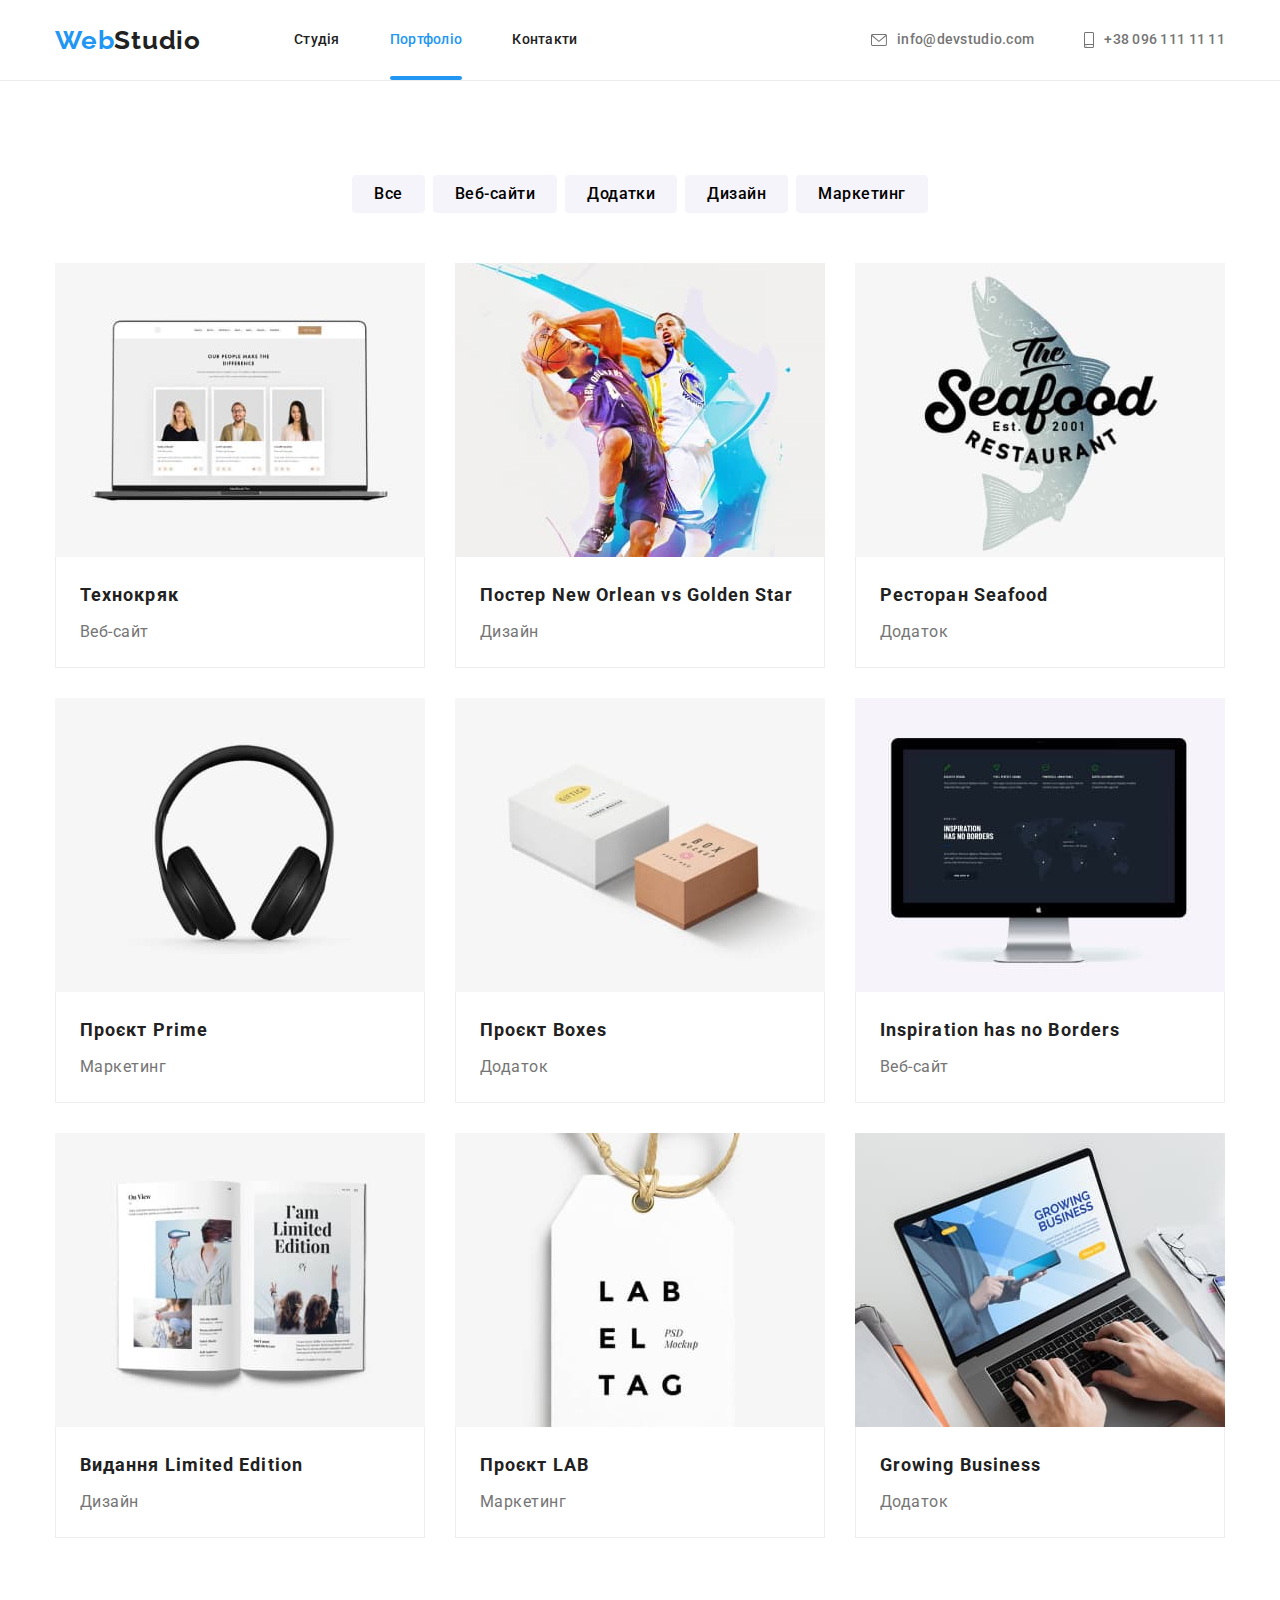
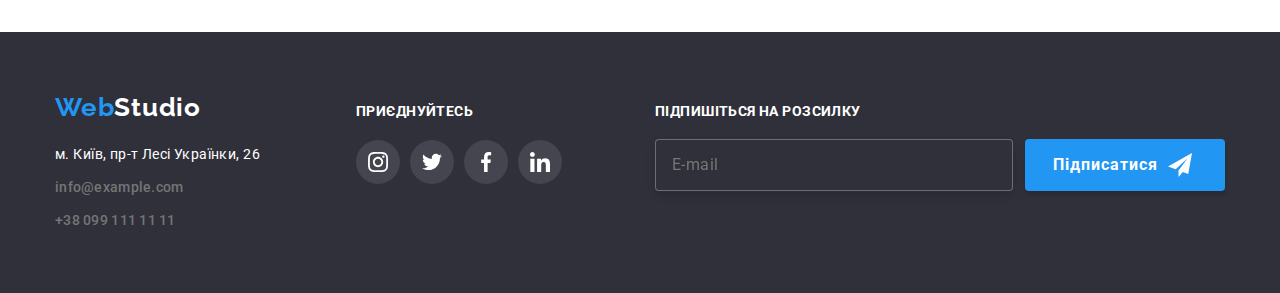
==== portfolio.html @ 38ac06ab "Add files via upload" ====
<!DOCTYPE html>
<html lang="uk">
  <head>
    <meta charset="UTF-8" />
    <meta http-equiv="X-UA-Compatible" content="IE=edge" />
    <meta name="viewport" content="width=device-width, initial-scale=1.0" />
    <title>Portfolio</title>
    <link rel="preconnect" href="https://fonts.googleapis.com" />
    <link rel="preconnect" href="https://fonts.gstatic.com" crossorigin />
    <link
      href="https://fonts.googleapis.com/css2?family=Raleway:wght@700&family=Roboto:wght@400;500;700;900&display=swap"
      rel="stylesheet"
    />
    <link
      rel="stylesheet"
      href="https://cdnjs.cloudflare.com/ajax/libs/modern-normalize/1.1.0/modern-normalize.min.css"
    />
    <link rel="stylesheet" href="./css/styles.css" />
  </head>
  <body>
    <header class="header">
      <div class="container main-nav">
        <nav class="site-nav">
          <a lang="en" class="logo" href="index.html"
            ><span class="link-logo">Web</span>Studio</a
          >
          <ul class="main-site-nav">
            <li class="site-nav-item">
              <a class="link" href="./index.html">Студія</a>
            </li>
            <li class="site-nav-item">
              <a class="link current" href="./portfolio.html">Портфоліо</a>
            </li>
            <li class="site-nav-item"><a class="link" href="">Контакти</a></li>
          </ul>
        </nav>
        <ul class="address-nav-list">
          <li class="address-nav-item">
            <a class="address-nav-link" href="mailto:info@devstudio.com">
              <svg class="contacts-icon" width="16" height="12">
                <use href="./images/icons.svg#icon-mail"></use>
              </svg>
              info@devstudio.com
            </a>
          </li>
          <li class="address-nav-item">
            <a class="address-nav-link" href="tel:+380961111111">
              <svg class="contacts-icon" width="10" height="16">
                <use href="./images/icons.svg#icon-tel"></use>
              </svg>
              +38 096 111 11 11
            </a>
          </li>
        </ul>
      </div>
    </header>

    <main>
      <section class="portfolio section">
        <div class="container">
          <h1 class="visually-hidden">Сторінка портфоліо</h1>
          <ul class="portfolio-btn-list">
            <li class="portfolio-btn-item">
              <button class="portfolio-button" type="button">Все</button>
            </li>
            <li class="portfolio-btn-item">
              <button class="portfolio-button" type="button">Веб-сайти</button>
            </li>
            <li class="portfolio-btn-item">
              <button class="portfolio-button" type="button">Додатки</button>
            </li>
            <li class="portfolio-btn-item">
              <button class="portfolio-button" type="button">Дизайн</button>
            </li>
            <li class="portfolio-btn-item">
              <button class="portfolio-button" type="button">Маркетинг</button>
            </li>
          </ul>
          <ul class="portfolio-card-list">
            <li class="portfolio-card-item">
              <a class="portfolio-link" href="">
                <div class="card-thumb">
                  <img
                  src="./portfolio-images/img1.jpg"
                  alt="Страница веб-сайта Технокряк"
                  width="370"/>
                  <p class="text-thumb">Ресурс пропонує комплексні пропозиції з різним рівнем функціоналу та сервісів. Все це дозволить відвідувачу отримати вичерпні відомості про компанію чи приватну особу.
                  </p>
                </div>
                <div class="portfolio-descr">
                  <h2 class="portfolio-title">Технокряк</h2>
                  <p class="portfolio-text">Веб-сайт</p>
                </div>
              </a>
            </li>
            <li class="portfolio-card-item">
              <a class="portfolio-link" href="">
                <div class="card-thumb">
                  <img
                  src="./portfolio-images/img2.jpg"
                  alt="Два мужчины играют в баскетбол"
                  width="370"
                  />
                  <p class="text-thumb">2Ресурс пропонує комплексні пропозиції з різним рівнем функціоналу та сервісів. Все це дозволить відвідувачу отримати вичерпні відомості про компанію чи приватну особу.
                  </p>
                </div>
                <div class="portfolio-descr">
                  <h2 class="portfolio-title">
                    Постер <span lang="en">New Orlean vs Golden Star</span>
                  </h2>
                  <p class="portfolio-text">Дизайн</p>
                </div>
              </a>
            </li>
            <li class="portfolio-card-item">
              <a class="portfolio-link" href="">
                <div class="card-thumb">
                  <img
                  src="./portfolio-images/img3.jpg"
                  alt="Логотип приложения для ресторана"
                  width="370"
                  />
                  <p class="text-thumb">3Ресурс пропонує комплексні пропозиції з різним рівнем функціоналу та сервісів. Все це дозволить відвідувачу отримати вичерпні відомості про компанію чи приватну особу.
                  </p>
                </div>
                <div class="portfolio-descr">
                  <h2 class="portfolio-title">
                    Ресторан <span lang="en">Seafood</span>
                  </h2>
                  <p class="portfolio-text">Додаток</p>
                </div>
              </a>
            </li>
            <li class="portfolio-card-item">
              <a class="portfolio-link" href="">
                <div class="card-thumb">
                  <img
                  src="./portfolio-images/img4.jpg"
                  alt="Наушники"
                  width="370"
                  />
                  <p class="text-thumb">4Ресурс пропонує комплексні пропозиції з різним рівнем функціоналу та сервісів. Все це дозволить відвідувачу отримати вичерпні відомості про компанію чи приватну особу.
                  </p>
                </div>
                <div class="portfolio-descr">
                  <h2 class="portfolio-title">
                    Проєкт <span lang="en">Prime</span>
                  </h2>
                  <p class="portfolio-text">Маркетинг</p>
                </div>
              </a>
            </li>
            <li class="portfolio-card-item">
              <a class="portfolio-link" href="">
                <div class="card-thumb">
                  <img
                  src="./portfolio-images/img5.jpg"
                  alt="Две коробки"
                  width="370"
                  />
                  <p class="text-thumb">5Ресурс пропонує комплексні пропозиції з різним рівнем функціоналу та сервісів. Все це дозволить відвідувачу отримати вичерпні відомості про компанію чи приватну особу.
                  </p>
                </div>
                <div class="portfolio-descr">
                  <h2 class="portfolio-title">
                    Проєкт <span lang="en">Boxes</span>
                  </h2>
                  <p class="portfolio-text">Додаток</p>
                </div>
              </a>
            </li>
            <li class="portfolio-card-item">
              <a class="portfolio-link" href="">
                <div class="card-thumb">
                  <img
                  src="./portfolio-images/img6.jpg"
                  alt="Монитор компьютера"
                  width="370"
                  />
                  <p class="text-thumb">6Ресурс пропонує комплексні пропозиції з різним рівнем функціоналу та сервісів. Все це дозволить відвідувачу отримати вичерпні відомості про компанію чи приватну особу.
                  </p>
                </div>
                <div class="portfolio-descr">
                  <h2 class="portfolio-title" lang="en">
                    Inspiration has no Borders
                  </h2>
                  <p class="portfolio-text">Веб-сайт</p>
                </div>
              </a>
            </li>
            <li class="portfolio-card-item">
              <a class="portfolio-link" href="">
                <div class="card-thumb">
                  <img
                  src="./portfolio-images/img7.jpg"
                  alt="Роскрытая книга"
                  width="370"
                  />
                  <p class="text-thumb">7Ресурс пропонує комплексні пропозиції з різним рівнем функціоналу та сервісів. Все це дозволить відвідувачу отримати вичерпні відомості про компанію чи приватну особу.
                  </p>
                </div>
                <div class="portfolio-descr">
                  <h2 class="portfolio-title">
                    Видання <span lang="en">Limited Edition</span>
                  </h2>
                  <p class="portfolio-text">Дизайн</p>
                </div>
              </a>
            </li>
            <li class="portfolio-card-item">
              <a class="portfolio-link" href="">
                <div class="card-thumb">
                  <img
                  src="./portfolio-images/img8.jpg"
                  alt="Бирка на шнурке"
                  width="370"
                  />
                  <p class="text-thumb">8Ресурс пропонує комплексні пропозиції з різним рівнем функціоналу та сервісів. Все це дозволить відвідувачу отримати вичерпні відомості про компанію чи приватну особу.
                  </p>
                </div>
                <div class="portfolio-descr">
                  <h2 class="portfolio-title">
                    Проєкт <span lang="en">LAB</span>
                  </h2>
                  <p class="portfolio-text">Маркетинг</p>
                </div>
              </a>
            </li>
            <li class="portfolio-card-item">
              <a class="portfolio-link" href="">
                <div class="card-thumb">
                  <img
                  src="./portfolio-images/img9.jpg"
                  alt="Человек печатает на ноутбуке"
                  width="370"
                  />
                  <p class="text-thumb">9Ресурс пропонує комплексні пропозиції з різним рівнем функціоналу та сервісів. Все це дозволить відвідувачу отримати вичерпні відомості про компанію чи приватну особу.
                  </p>  
                </div>
                <div class="portfolio-descr">
                  <h2 class="portfolio-title" lang="en">Growing Business</h2>
                  <p class="portfolio-text">Додаток</p>
                </div>
              </a>
            </li>
          </ul>
        </div>
      </section>
    </main>

    <!--Футер-->
    <footer class="footer">
      <div class="container footer-container">
        <div class="footer-div">
          <a lang="en" class="footer-logo" href="index.html">
            <span class="link-logo">Web</span>Studio</a
          >
          <address class="footer-address">
            <ul class="footer-list">
              <li class="footer-item">
                <a
                  class="link-footer"
                  href="https://goo.gl/maps/oWEZeGA9jAZj1tNt6"
                  target="_blank"
                  rel="nooppener noreferrer nofollow"
                  >м. Київ, пр-т Лесі Українки, 26</a
                >
              </li>
              <li class="footer-item">
                <a class="footer-nav" href="mailto:info@example."
                  >info@example.com</a
                >
              </li>
              <li class="footer-item">
                <a class="footer-nav" href="tel:+380991111111"
                  >+38 099 111 11 11</a
                >
              </li>
            </ul>
          </address>
        </div>
        <div class="footer-icon-div">
          <p class="footer-p">приєднуйтесь</p>
          <ul class="footer-icon-list">
            <li class="footer-icon-item">
              <a class="footer-icon-link" href="">
                <svg class="footer-icon" width="20" height="20">
                  <use href="./images/icons.svg#icon-instagram"></use>
                </svg>
              </a>
            </li>
            <li class="footer-icon-item">
              <a class="footer-icon-link" href="">
                <svg class="footer-icon" width="20" height="20">
                  <use href="./images/icons.svg#icon-twitter"></use>
                </svg>
              </a>
            </li>
            <li class="footer-icon-item">
              <a class="footer-icon-link" href="">
                <svg class="footer-icon" width="20" height="20">
                  <use href="./images/icons.svg#icon-facebook"></use>
                </svg>
              </a>
            </li>
            <li class="footer-icon-item">
              <a class="footer-icon-link" href="">
                <svg class="footer-icon" width="20" height="20">
                  <use href="./images/icons.svg#icon-linkedin"></use>
                </svg>
              </a>
            </li>
          </ul>
        </div>
        <div class="footer-form">
          <p class="footer-form-text">Підпишіться на розсилку</p>
          <div class="footer-div-send">
            <input class="footer-input" type="email" placeholder="E-mail">  
            <button class="footer-button" type="submit">Підписатися
              <svg class="footer-icon-send" width="24" height="24">
                <use href="./images/icons.svg#icon-send"></use>
              </svg>
            </button>
          </div>
        </div>  
      </div>
    </footer>
  </body>
</html>
---- css/styles.css ----
html {
	box-sizing: border-box;
}
*,
*::before,
*::after {
	box-sizing: inherit;
}

:root {
	--primary-text-color: #212121;
	--secondary-text-color: #757575;
	--link-color: #2196f3;
	--white-text-color: #ffffff;
	--primary-background: #ffffff;
	--secondary-background: #f5f4fa;
	--dark-background: #2f303a;
	--icon-color: #afb1b8;
	--timing-function: cubic-bezier(0.4, 0, 0.2, 1);
}

body {
	margin: auto;
	color: var(--primary-text-color);
	background-color: var(--primary-background);
	font-family: "Roboto", sans-serif;
	font-style: normal;
}

footer {
	margin: auto;
	background: var(--dark-background);
}

h1,
h2,
h3,
h4,
h5,
h6,
p {
	display: block;
	margin-top: 0;
	margin-bottom: 0;
}

ul {
	list-style: none;
	padding: 0;
	margin: 0;
}

p {
	margin-top: 0;
	margin-bottom: 0;
}

img {
	display: block;
	max-width: 100%;
	height: auto;
}

.header {
	margin: auto;
	max-width: 1600px;
	display: block;
	border-bottom: 1px solid #ececec;
}
.section {
	margin: auto;
	display: block;
	padding-top: 94px;
	padding-bottom: 94px;
	max-width: 1600px;
}
.container {
	margin: 0 auto;
	width: 1200px;
	padding: 0 15px;
}

.main-nav {
	display: flex;
	align-items: center;
}

.site-nav,
.main-site-nav {
	display: flex;
	align-items: center;
}

.main-site-nav {
	gap: 50px;
}
.logo {
	margin-right: 93px;
}

.link {
	display: block;
	padding-top: 32px;
	padding-bottom: 32px;
}

.link-logo {
	color: var(--link-color);
	text-decoration: none;
}

.logo,
.footer-logo {
	color: var(--primary-text-color);
	font-family: "Raleway", sans-serif;
	font-weight: 700;
	font-size: 26px;
	line-height: 1.19;
	letter-spacing: 0.03em;
	text-decoration: none;
}

.link,
.link-footer {
	color: var(--primary-text-color);
	font-weight: 500;
	font-size: 14px;
	line-height: 1.14;
	letter-spacing: 0.02em;
	text-decoration: none;
	transition: color 250ms var(--timing-function);
}

.current {
	color: var(--link-color);
	position: relative;
}

.current::after {
	content: "";
	display: block;
	position: absolute;
	width: 100%;
	height: 4px;
	background: currentColor;
	border-radius: 2px;
	bottom: 0;
	animation: animation-current 250ms var(--timing-function);
}
@keyframes animation-current {
	0% {
		transform: scaleX(1);
	}
	50% {
		transform: scaleX(0);
	}
	100% {
		transform: scaleX(1);
	}
}

.link:hover,
.link:focus,
.footer-nav:hover,
.footer-nav:focus,
.link-footer:hover,
.link-footer:focus {
	color: var(--link-color);
}

.address-nav-link {
	display: flex;
	align-items: center;
	padding-top: 32px;
	padding-bottom: 32px;
	color: var(--secondary-text-color);
	font-weight: 500;
	font-size: 14px;
	line-height: 1.14;
	letter-spacing: 0.02em;
	text-decoration: none;
	transition: color 250ms var(--timing-function);
}

.address-nav-list {
	display: flex;
	margin-left: auto;
	gap: 50px;
}

.address-nav-link:hover,
.address-nav-link:focus {
	color: var(--link-color);
}
.contacts-icon {
	margin-right: 10px;
	fill: currentColor;
}

/* -----------------------HERO-------------------------- */

.hero {
	padding-top: 200px;
	padding-bottom: 200px;
	text-align: center;
	max-width: 1600px;
	height: 600px;
	background: #c4c4c4;
	background-image: linear-gradient(rgba(47, 48, 58, 0.4), rgba(47, 48, 58, 0.4)), url(../images/hero.jpg);
	background-repeat: no-repeat;
	background-position: center;
	background-size: cover;
}

.hero-title {
	margin: 0 auto 30px;
	width: 696px;
	color: var(--white-text-color);
	font-weight: 900;
	font-size: 44px;
	line-height: 1.4;
	text-align: center;
	letter-spacing: 0.06em;
	text-transform: uppercase;
}

.visually-hidden {
	position: absolute;
	width: 1px;
	height: 1px;
	margin: -1px;
	border: 0;
	padding: 0;
	white-space: nowrap;
	clip-path: inset(100%);
	clip: rect(0 0 0 0);
	overflow: hidden;
}

.hero-button {
	padding: 10px 32px;
	color: var(--white-text-color);
	background-color: var(--link-color);
	box-shadow: 0px 4px 4px rgba(0, 0, 0, 0.15);
	cursor: pointer;
	font-family: inherit;
	border-radius: 4px;
	border: none;
	font-weight: 700;
	font-size: 16px;
	line-height: 1.88;
	letter-spacing: 0.06em;
	transition: background-color 250ms var(--timing-function), box-shadow 250ms var(--timing-function);
}

.hero-button:hover,
.hero-button:focus {
	background-color: #188ce8;
	box-shadow: 0px 4px 4px rgba(0, 0, 0, 0.15);
}

/* --------------------Особливості--------------------------- */

.feature-list {
	display: flex;
	gap: 30px;
}

.feature-title {
	margin-bottom: 10px;
	color: var(--primary-text-color);
	font-weight: 700;
	font-size: 14px;
	line-height: 1.14;
	letter-spacing: 0.03em;
	text-transform: uppercase;
}

.feature-text {
	color: var(--secondary-text-color);
	font-weight: 400;
	font-size: 14px;
	line-height: 1.71;
	letter-spacing: 0.03em;
}

.icon-container {
	display: flex;
	align-items: center;
	justify-content: center;
	width: 270px;
	height: 120px;
	border: none;
	background: var(--secondary-background);
	margin-bottom: 30px;
}
/* --------------------------WORK------------------------------- */

.work {
	padding-top: 0;
}

.work-title,
.team-title,
.clients-title {
	margin-bottom: 50px;
	color: var(--primary-text-color);
	font-weight: 700;
	font-size: 36px;
	line-height: 1.17;
	letter-spacing: 0.03em;
	text-align: center;
}

.work-list {
	display: flex;
	gap: 30px;
}

.work-item {
	position: relative;
	padding: 27px auto;
}

.work-text {
	display: flex;
	position: absolute;
	bottom: 0;
	width: 100%;
	height: 70px;

	font-weight: 700;
	font-size: 14px;
	line-height: 1.14;
	align-items: center;
	justify-content: center;
	letter-spacing: 0.03em;
	text-transform: uppercase;
	color: var(--white-text-color);
	background: rgba(47, 48, 58, 0.8);
}

/* -----------------------TEAM----------------------- */

.team {
	background: var(--secondary-background);
}

.team-list {
	display: flex;
	gap: 30px;
}

.team-name {
	margin-bottom: 10px;
	padding-top: 30px;
	color: var(--primary-text-color);
	font-weight: 500;
	font-size: 16px;
	line-height: 1.19;
	text-align: center;
	letter-spacing: 0.03em;
}

.team-description {
	font-family: "Roboto";
	font-style: normal;
	color: var(--secondary-text-color);
	font-weight: 400;
	font-size: 16px;
	line-height: 1.19;
	text-align: center;
	letter-spacing: 0.03em;
	margin-bottom: 16px;
}

.team-card {
	background-color: var(--primary-background);
	box-shadow: 0px 1px 3px rgba(0, 0, 0, 0.12), 0px 1px 1px rgba(0, 0, 0, 0.14), 0px 2px 1px rgba(0, 0, 0, 0.2);
	border-radius: 0px 0px 4px 4px;
}

/* ----------------TEAM ICON------------ */

.team-icon-list {
	display: flex;
	justify-content: center;
	align-items: center;
	gap: 10px;
	padding-bottom: 30px;
}

.team-icon-link {
	display: flex;
	align-items: center;
	justify-content: center;
	width: 44px;
	height: 44px;
	border: none;
	border-radius: 50%;
	color: var(--icon-color);
	transition: color 250ms var(--timing-function), background-color 250ms var(--timing-function);
}

.team-icon {
	fill: currentColor;
}

.team-icon-link:hover,
.team-icon-link:focus {
	color: var(--white-text-color);
	background-color: var(--link-color);
}

/* -------------------------CLIENTS----------------------- */

.clients-list {
	display: flex;
	gap: 30px;
}

.clients-link {
	display: flex;
	justify-content: center;
	align-items: center;
	border: 1px solid var(--icon-color);
	border-radius: 4px;
	color: var(--icon-color);
	width: 170px;
	height: 92px;
	transition: color 250ms var(--timing-function), border-color 250ms var(--timing-function);
}

.clients-icon {
	fill: currentColor;
}

.clients-link:hover,
.clients-link:focus {
	border-color: var(--link-color);
	color: var(--link-color);
}

/* ---------------------FOOTER----------------------- */

.footer {
	display: flex;
	padding-top: 60px;
	padding-bottom: 60px;
	max-width: 1600px;
}

.footer-container {
	display: flex;
	align-items: baseline;
}

.footer-logo {
	display: inline-block;
	margin-bottom: 20px;
	color: var(--white-text-color);
}

.footer-address {
	width: 231px;
	font-style: normal;
	font-weight: 400;
	font-size: 14px;
	line-height: 1.71;
	letter-spacing: 0.03em;
	color: var(--white-text-color);
}

.footer-item .link-footer {
	font-weight: 400;
	font-size: 14px;
	line-height: 1.71;
	letter-spacing: 0.03em;
	color: #FFFFFF;
	transition: color 250ms var(--timing-function);
}

.footer-item .link-footer:hover,
.footer-item .link-footer:focus {
	color: var(--link-color);	
}

.footer-item:not(:last-child) {
	margin-bottom: 9px;
}

.link-footer {
	color: var(--white-text-color);
}

.footer-nav {
	color: var(--secondary-text-color);
	font-weight: 500;
	font-size: 14px;
	line-height: 1.14;
	letter-spacing: 0.02em;
	text-decoration: none;
	transition: color 250ms var(--timing-function);
}

/* ----------------FOOTER ICON-------------- */

.footer-div {
	display: inline-block;
	justify-content: center;
	align-items: center;
	margin-right: 70px;
}

.footer-p {
	font-weight: 700;
	font-size: 14px;
	line-height: 1.14;
	letter-spacing: 0.03em;
	text-transform: uppercase;
	color: var(--white-text-color);
	margin-bottom: 20px;
}

.footer-icon-list {
	display: flex;
	gap: 10px;
}

.footer-icon-link {
	display: flex;
	align-items: center;
	justify-content: center;
	width: 44px;
	height: 44px;
	border: none;
	border-radius: 50%;
	color: var(--white-text-color);
	background: rgba(255, 255, 255, 0.1);
	transition: background-color 250ms cubic-bezier(0.4, 0, 0.2, 1);
}

.footer-icon {
	fill: currentColor;
}

.footer-icon-link:hover,
.footer-icon-link:focus {
	background-color: var(--link-color);
}


/* -------------------------FOOTER-FORM------------------ */

.footer-form {
	display: flex;
	flex-direction: column;
	margin-left: 93px;
}

.footer-form-text {
	margin-bottom: 20px;
	margin-right: 10px;
	font-weight: 700;
	font-size: 14px;
	line-height: calc(16/14);
	letter-spacing: 0.03em;
	text-transform: uppercase;
	color: var(--white-text-color);
}

.footer-div-send {
	display: flex;
}

.footer-input {
	margin-right: 12px;
	padding-top: 15px;
	padding-bottom: 15px;
	padding-left: 16px;
	width: 358px;
	font-weight: 400;
	font-size: 16px;
	line-height: calc(20/16);
	display: flex;
	align-items: center;
	letter-spacing: 0.03em;
	color: rgba(255, 255, 255, 0.6);
	border: 1px solid rgba(255, 255, 255, 0.3);
	filter: drop-shadow(0px 4px 4px rgba(0, 0, 0, 0.15));
	border-radius: 4px;
	background: var(--dark-background);
	outline: none;
	cursor: pointer;
}
.footer-button {
	display: flex;
	align-items: center;
	text-align: center;
	padding: 10px 28px;
	width: 200px;
	font-weight: 700;
	font-size: 16px;
	line-height: 1.88;
	letter-spacing: 0.06em;
	color: var(--white-text-color);
	background: var(--link-color);
	box-shadow: 0px 4px 4px rgba(0, 0, 0, 0.15);
	border-radius: 4px;
	border: none;
}

.footer-icon-send {
	margin-left: 10px;
}

/* -------------------------PORTFOLIO------------------------ */

.portfolio-btn-list {
	display: flex;
	justify-content: center;
	margin-bottom: 50px;
	gap: 8px;
}

.portfolio-button {
	padding: 6px 22px;
	background: var(--secondary-background);
	font-weight: 500;
	font-size: 16px;
	line-height: 1.63;
	text-align: center;
	letter-spacing: 0.03em;
	border: none;
	text-decoration: none;
	cursor: pointer;
	font-family: inherit;
	border-radius: 4px;
	transition: color 250ms var(--timing-function), background-color 250ms var(--timing-function),
		box-shadow 250ms var(--timing-function);
}

.portfolio-button:hover,
.portfolio-button:focus {
	color: var(--white-text-color);
	background-color: var(--link-color);
	box-shadow: 0px 3px 1px rgba(0, 0, 0, 0.1), 0px 1px 2px rgba(0, 0, 0, 0.08), 0px 2px 2px rgba(0, 0, 0, 0.12);
}

.portfolio-card-list {
	display: flex;
	flex-wrap: wrap;
	background-color: var(--primary-background);
	gap: 30px;
	column-gap: 30px;
}

.portfolio-card-item {
	width: calc((100% - 60px) / 3);
}

.portfolio-link {
	display: block;
	text-decoration: none;
	transition: box-shadow 250ms var(--timing-function);
}

.portfolio-link:hover,
.portfolio-link:focus {
	box-shadow: 0px 1px 1px rgba(0, 0, 0, 0.12), 0px 4px 4px rgba(0, 0, 0, 0.06), 1px 4px 6px rgba(0, 0, 0, 0.16);
}

/* --------------------СИНЯ КАРТОЧКА---------------------- */

.card-thumb {
	position: relative;
	overflow: hidden;
}

.text-thumb {
	position: absolute;
	top: 0;
	opacity: 0;
	pointer-events: none;
	padding: 63px 24px;
	width: 100%;
	height: 294px;
	font-weight: 400;
	font-size: 18px;
	line-height: 1.56;
	letter-spacing: 0.03em;
	color: var(--white-text-color);
	transform: translateY(294px);
	transition: transform 250ms var(--timing-function), opacity 250ms var(--timing-function);
}

.card-thumb::before {
	position: absolute;
	top: 0; 
	left: 0;
	content: "";
	opacity: 0;
	pointer-events: none;
	width: 100%;
	height: 100%;
	background: rgba(33, 150, 243, 0.9);
	transform: translateY(294px);
	transition: transform 250ms var(--timing-function), opacity 250ms var(--timing-function);
}

.portfolio-link:hover .text-thumb,
.portfolio-link:focus .text-thumb,
.portfolio-link:hover .card-thumb::before,
.portfolio-link:focus .card-thumb::before {
	opacity: 1;
	transform: translateY(0px);
}

/* ------------------------------------------------------------------ */

.portfolio-descr {
	padding: 20px 24px;
	border: 1px solid #eeeeee;
	border-top: none;
}

.portfolio-title {
	margin-bottom: 4px;
	color: var(--primary-text-color);
	font-weight: 700;
	font-size: 18px;
	line-height: 2;
	letter-spacing: 0.06em;
}

.portfolio-text {
	color: var(--secondary-text-color);
	font-weight: 400;
	font-size: 16px;
	line-height: 1.88;
	letter-spacing: 0.03em;
}

/* ---------------------backdrop---------------------- */
.backdrop {
	position: fixed;
	top: 0;
	left: 0;

	width: 100%;
	height: 100%;

	opacity: 1;
	background-color: rgba(0, 0, 0, 0.2);
	transition: opacity 250ms var(--timing-function), transform 250ms var(--timing-function), visibility 250ms var(--timing-function);
}

.backdrop.is-hidden {
	visibility: hidden;
	opacity: 0;
	pointer-events: none;
}

.backdrop.is-hidden .modal {
	transform: translate(-50%, -50%) scale(0.5);
}

.modal {
	position: absolute;
	top: 50%;
	left: 50%;

	min-width: 528px;
	min-height: 581px;
	padding: 40px;

	background-color: #ffffff;
	box-shadow: 0px 1px 3px rgba(0, 0, 0, 0.12), 0px 1px 1px rgba(0, 0, 0, 0.14), 0px 2px 1px rgba(0, 0, 0, 0.2);
	border-radius: 4px;
	transform: translate(-50%, -50%) scale(1);
	transition: transform 250ms var(--timing-function);
}

.button-close {
	position: absolute;
	padding: auto;
	top: 8px;
	right: 8px;

	width: 30px;
	height: 30px;

	background: #ffffff;
	border: 1px solid rgba(0, 0, 0, 0.1);
	border-radius: 50%;
	color: #000000;
	cursor: pointer;

	transition: color 250ms var(--timing-function);
}

.button-close:hover,
.button-close:focus	{
	color: var(--link-color);
}
.close-icon {
	fill: currentColor;
}

.modal-title {
	text-align: center;
	padding-bottom: 12px;

	font-weight: 700;
	font-size: 20px;
	line-height: 1.15;
	letter-spacing: 0.03em;
	color: var(--primary-text-color);
}

.form-field {
    display: flex;
    flex-direction: column;
}

.form-label {
	margin-top: 10px;
	margin-bottom: 4px;
	font-weight: 400;
	font-size: 12px;
	line-height: 1.17;
	letter-spacing: 0.01em;
	color: var(--secondary-text-color);
}

.form-input {
	width: 100%;
	height: 40px;
	outline: none;
	border: 1px solid rgba(33, 33, 33, 0.2);
	border-radius: 4px;
	cursor: pointer;
	padding-left: 42px;
	padding-top: 11px;
	padding-bottom: 11px;	
	transition: border-color 250ms var(--timing-function);
}

.form-input:hover,
.form-input:focus,
.comment-date:hover,
.comment-date:focus {
	border-color: var(--link-color);
}

.form-field-wrapper {
	position: relative;
	transition: color 250ms var(--timing-function);
}

.form-field-wrapper:hover,
.form-field-wrapper:focus {
	color: var(--link-color);
}

.icon {
	position: absolute;
	top: 50%;
	left: 15px;
	transform: translateY(-50%);
	fill: currentColor;
}

.comment-date {
	padding: 12px 16px;
	margin-bottom: 20px;
	font-weight: 400;
	font-size: 12px;
	line-height: 1.17;
	letter-spacing: 0.01em;
	border: 1px solid rgba(33, 33, 33, 0.2);
	border-radius: 4px;
	outline: none;
	cursor: pointer;
	transition: border-color 250ms var(--timing-function);
}


.label-checkbox {
	display: flex;
	align-items: center;
	justify-content: center;
	cursor: pointer;
}

.checkbox-icon-div {
	display: flex;
	border-radius: 2px;
	width: 16px;
	height: 15px;
	transition: background-color 250ms var(--timing-function), border-color 250ms var(--timing-function);
}


.checkbox {
	appearance: none;
	position: absolute;
}

.checkbox-icon1 {
	position: absolute;
}


.checkbox:checked+.checkbox-icon-div {
    background-color: var(--link-color);
	fill: var(--link-color);
}

.checkbox:focus+.checkbox-icon-div {
    border-color: var(--link-color);
}

.form-policy {
	margin-left: 8px;

	font-weight: 400;
	font-size: 14px;
	line-height: 1.71;
	letter-spacing: 0.03em;
	color: var(--secondary-text-color);
}

.checkbox-link {
	color: var(--link-color);
}

.form-button {
	display: flex;
	align-items: center;
	text-align: center;
	padding: 10px 52px;
	margin: 30px auto 0;

	font-weight: 700;
	font-size: 16px;
	line-height: 1.88;
	letter-spacing: 0.06em;
	color: var(--white-text-color);
	background: var(--link-color);
	box-shadow: 0px 4px 4px rgba(0, 0, 0, 0.15);
	border-radius: 4px;
	border: none;
	cursor: pointer;
	transition: background-color 250ms var(--timing-function);
}

.form-button:hover,
.form-button:focus {
	background-color: #188CE8;
}
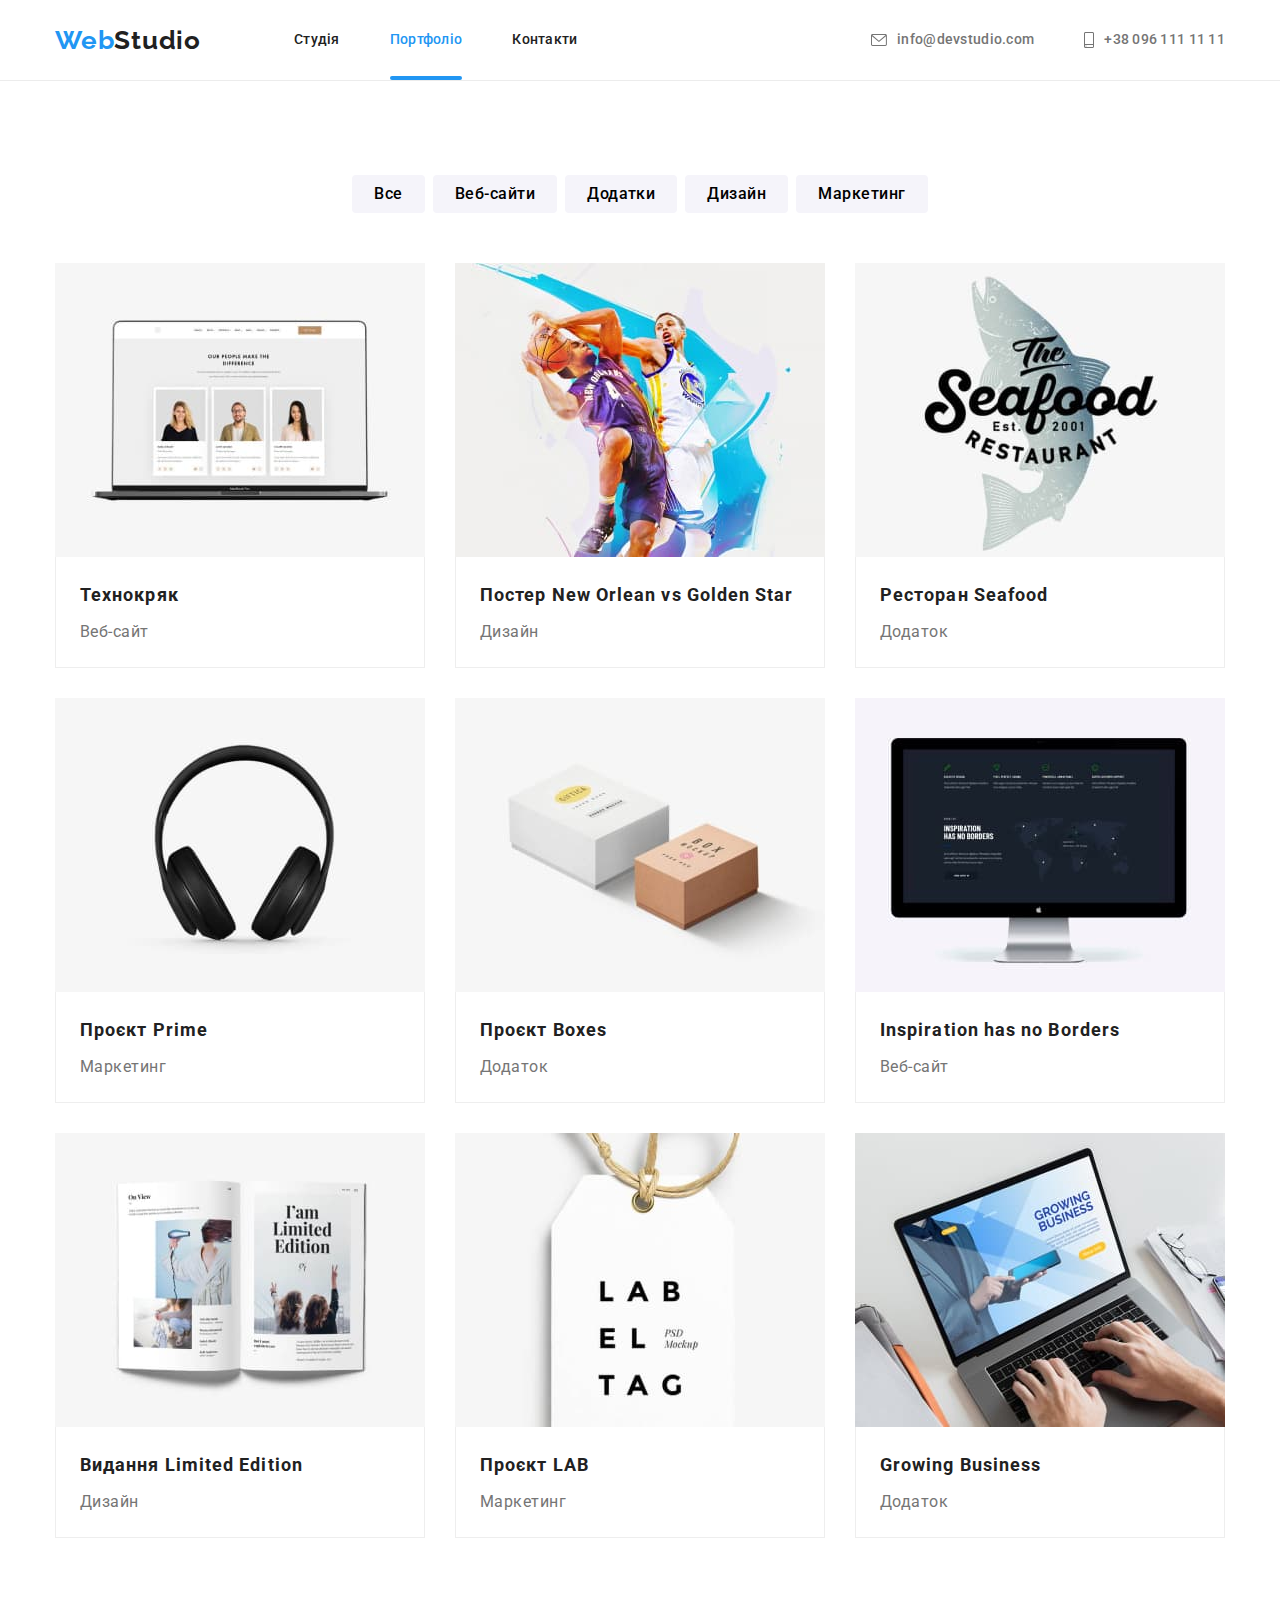
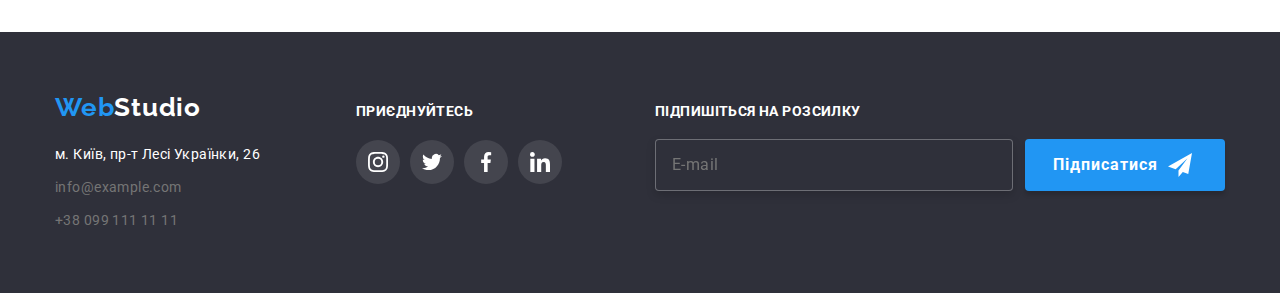
==== commit b765cc87: "додає ВЕМ до портфоліо" ====
--- a/portfolio.html
+++ b/portfolio.html
@@ -19,33 +19,34 @@
   </head>
   <body>
     <header class="header">
-      <div class="container main-nav">
-        <nav class="site-nav">
+      <div class="container header__container">
+        <nav class="header__nav">
           <a lang="en" class="logo" href="index.html"
-            ><span class="link-logo">Web</span>Studio</a
+            ><span class="logo__text">Web</span>Studio</a
           >
-          <ul class="main-site-nav">
-            <li class="site-nav-item">
-              <a class="link" href="./index.html">Студія</a>
-            </li>
-            <li class="site-nav-item">
-              <a class="link current" href="./portfolio.html">Портфоліо</a>
-            </li>
-            <li class="site-nav-item"><a class="link" href="">Контакти</a></li>
+          <ul class="site-nav">
+            <li class="site-nav__item">
+              <a class="site-nav__link" href="./index.html">Студія</a>
+            </li>
+            <li class="site-nav__item">
+              <a class="site-nav__link current" href="./portfolio.html">Портфоліо</a>
+            </li>
+            <li class="site-nav__item">
+              <a class="site-nav__link" href="">Контакти</a></li>
           </ul>
         </nav>
-        <ul class="address-nav-list">
-          <li class="address-nav-item">
-            <a class="address-nav-link" href="mailto:info@devstudio.com">
-              <svg class="contacts-icon" width="16" height="12">
+        <ul class="address-nav">
+          <li class="address-nav__item">
+            <a class="address-nav__link" href="mailto:info@devstudio.com">
+              <svg class="address-nav__icon" width="16" height="12">
                 <use href="./images/icons.svg#icon-mail"></use>
               </svg>
               info@devstudio.com
             </a>
           </li>
-          <li class="address-nav-item">
-            <a class="address-nav-link" href="tel:+380961111111">
-              <svg class="contacts-icon" width="10" height="16">
+          <li class="address-nav__item">
+            <a class="address-nav__link" href="tel:+380961111111">
+              <svg class="address-nav__icon" width="10" height="16">
                 <use href="./images/icons.svg#icon-tel"></use>
               </svg>
               +38 096 111 11 11
@@ -59,187 +60,187 @@
       <section class="portfolio section">
         <div class="container">
           <h1 class="visually-hidden">Сторінка портфоліо</h1>
-          <ul class="portfolio-btn-list">
-            <li class="portfolio-btn-item">
-              <button class="portfolio-button" type="button">Все</button>
-            </li>
-            <li class="portfolio-btn-item">
-              <button class="portfolio-button" type="button">Веб-сайти</button>
-            </li>
-            <li class="portfolio-btn-item">
-              <button class="portfolio-button" type="button">Додатки</button>
-            </li>
-            <li class="portfolio-btn-item">
-              <button class="portfolio-button" type="button">Дизайн</button>
-            </li>
-            <li class="portfolio-btn-item">
-              <button class="portfolio-button" type="button">Маркетинг</button>
+          <ul class="portfolio-btn">
+            <li class="portfolio-btn__item">
+              <button class="portfolio-btn__button" type="button">Все</button>
+            </li>
+            <li class="portfolio-btn__item">
+              <button class="portfolio-btn__button" type="button">Веб-сайти</button>
+            </li>
+            <li class="portfolio-btn__item">
+              <button class="portfolio-btn__button" type="button">Додатки</button>
+            </li>
+            <li class="portfolio-btn__item">
+              <button class="portfolio-btn__button" type="button">Дизайн</button>
+            </li>
+            <li class="portfolio-btn__item">
+              <button class="portfolio-btn__button" type="button">Маркетинг</button>
             </li>
           </ul>
-          <ul class="portfolio-card-list">
-            <li class="portfolio-card-item">
-              <a class="portfolio-link" href="">
-                <div class="card-thumb">
+          <ul class="portfolio-card">
+            <li class="portfolio-card__item">
+              <a class="portfolio-card__link" href="">
+                <div class="portfolio-card__thumb">
                   <img
                   src="./portfolio-images/img1.jpg"
                   alt="Страница веб-сайта Технокряк"
                   width="370"/>
-                  <p class="text-thumb">Ресурс пропонує комплексні пропозиції з різним рівнем функціоналу та сервісів. Все це дозволить відвідувачу отримати вичерпні відомості про компанію чи приватну особу.
-                  </p>
-                </div>
-                <div class="portfolio-descr">
-                  <h2 class="portfolio-title">Технокряк</h2>
-                  <p class="portfolio-text">Веб-сайт</p>
-                </div>
-              </a>
-            </li>
-            <li class="portfolio-card-item">
-              <a class="portfolio-link" href="">
-                <div class="card-thumb">
+                  <p class="portfolio-card__text">Ресурс пропонує комплексні пропозиції з різним рівнем функціоналу та сервісів. Все це дозволить відвідувачу отримати вичерпні відомості про компанію чи приватну особу.
+                  </p>
+                </div>
+                <div class="portfolio-descr">
+                  <h2 class="portfolio-descr__title">Технокряк</h2>
+                  <p class="portfolio-descr__text">Веб-сайт</p>
+                </div>
+              </a>
+            </li>
+            <li class="portfolio-card__item">
+              <a class="portfolio-card__link" href="">
+                <div class="portfolio-card__thumb">
                   <img
                   src="./portfolio-images/img2.jpg"
                   alt="Два мужчины играют в баскетбол"
                   width="370"
                   />
-                  <p class="text-thumb">2Ресурс пропонує комплексні пропозиції з різним рівнем функціоналу та сервісів. Все це дозволить відвідувачу отримати вичерпні відомості про компанію чи приватну особу.
-                  </p>
-                </div>
-                <div class="portfolio-descr">
-                  <h2 class="portfolio-title">
+                  <p class="portfolio-card__text">2Ресурс пропонує комплексні пропозиції з різним рівнем функціоналу та сервісів. Все це дозволить відвідувачу отримати вичерпні відомості про компанію чи приватну особу.
+                  </p>
+                </div>
+                <div class="portfolio-descr">
+                  <h2 class="portfolio-descr__title">
                     Постер <span lang="en">New Orlean vs Golden Star</span>
                   </h2>
-                  <p class="portfolio-text">Дизайн</p>
-                </div>
-              </a>
-            </li>
-            <li class="portfolio-card-item">
-              <a class="portfolio-link" href="">
-                <div class="card-thumb">
+                  <p class="portfolio-descr__text">Дизайн</p>
+                </div>
+              </a>
+            </li>
+            <li class="portfolio-card__item">
+              <a class="portfolio-card__link" href="">
+                <div class="portfolio-card__thumb">
                   <img
                   src="./portfolio-images/img3.jpg"
                   alt="Логотип приложения для ресторана"
                   width="370"
                   />
-                  <p class="text-thumb">3Ресурс пропонує комплексні пропозиції з різним рівнем функціоналу та сервісів. Все це дозволить відвідувачу отримати вичерпні відомості про компанію чи приватну особу.
-                  </p>
-                </div>
-                <div class="portfolio-descr">
-                  <h2 class="portfolio-title">
+                  <p class="portfolio-card__text">3Ресурс пропонує комплексні пропозиції з різним рівнем функціоналу та сервісів. Все це дозволить відвідувачу отримати вичерпні відомості про компанію чи приватну особу.
+                  </p>
+                </div>
+                <div class="portfolio-descr">
+                  <h2 class="portfolio-descr__title">
                     Ресторан <span lang="en">Seafood</span>
                   </h2>
-                  <p class="portfolio-text">Додаток</p>
-                </div>
-              </a>
-            </li>
-            <li class="portfolio-card-item">
-              <a class="portfolio-link" href="">
-                <div class="card-thumb">
+                  <p class="portfolio-descr__text">Додаток</p>
+                </div>
+              </a>
+            </li>
+            <li class="portfolio-card__item">
+              <a class="portfolio-card__link" href="">
+                <div class="portfolio-card__thumb">
                   <img
                   src="./portfolio-images/img4.jpg"
                   alt="Наушники"
                   width="370"
                   />
-                  <p class="text-thumb">4Ресурс пропонує комплексні пропозиції з різним рівнем функціоналу та сервісів. Все це дозволить відвідувачу отримати вичерпні відомості про компанію чи приватну особу.
-                  </p>
-                </div>
-                <div class="portfolio-descr">
-                  <h2 class="portfolio-title">
+                  <p class="portfolio-card__text">4Ресурс пропонує комплексні пропозиції з різним рівнем функціоналу та сервісів. Все це дозволить відвідувачу отримати вичерпні відомості про компанію чи приватну особу.
+                  </p>
+                </div>
+                <div class="portfolio-descr">
+                  <h2 class="portfolio-descr__title">
                     Проєкт <span lang="en">Prime</span>
                   </h2>
-                  <p class="portfolio-text">Маркетинг</p>
-                </div>
-              </a>
-            </li>
-            <li class="portfolio-card-item">
-              <a class="portfolio-link" href="">
-                <div class="card-thumb">
+                  <p class="portfolio-descr__text">Маркетинг</p>
+                </div>
+              </a>
+            </li>
+            <li class="portfolio-card__item">
+              <a class="portfolio-card__link" href="">
+                <div class="portfolio-card__thumb">
                   <img
                   src="./portfolio-images/img5.jpg"
                   alt="Две коробки"
                   width="370"
                   />
-                  <p class="text-thumb">5Ресурс пропонує комплексні пропозиції з різним рівнем функціоналу та сервісів. Все це дозволить відвідувачу отримати вичерпні відомості про компанію чи приватну особу.
-                  </p>
-                </div>
-                <div class="portfolio-descr">
-                  <h2 class="portfolio-title">
+                  <p class="portfolio-card__text">5Ресурс пропонує комплексні пропозиції з різним рівнем функціоналу та сервісів. Все це дозволить відвідувачу отримати вичерпні відомості про компанію чи приватну особу.
+                  </p>
+                </div>
+                <div class="portfolio-descr">
+                  <h2 class="portfolio-descr__title">
                     Проєкт <span lang="en">Boxes</span>
                   </h2>
-                  <p class="portfolio-text">Додаток</p>
-                </div>
-              </a>
-            </li>
-            <li class="portfolio-card-item">
-              <a class="portfolio-link" href="">
-                <div class="card-thumb">
+                  <p class="portfolio-descr__text">Додаток</p>
+                </div>
+              </a>
+            </li>
+            <li class="portfolio-card__item">
+              <a class="portfolio-card__link" href="">
+                <div class="portfolio-card__thumb">
                   <img
                   src="./portfolio-images/img6.jpg"
                   alt="Монитор компьютера"
                   width="370"
                   />
-                  <p class="text-thumb">6Ресурс пропонує комплексні пропозиції з різним рівнем функціоналу та сервісів. Все це дозволить відвідувачу отримати вичерпні відомості про компанію чи приватну особу.
-                  </p>
-                </div>
-                <div class="portfolio-descr">
-                  <h2 class="portfolio-title" lang="en">
+                  <p class="portfolio-card__text">6Ресурс пропонує комплексні пропозиції з різним рівнем функціоналу та сервісів. Все це дозволить відвідувачу отримати вичерпні відомості про компанію чи приватну особу.
+                  </p>
+                </div>
+                <div class="portfolio-descr">
+                  <h2 class="portfolio-descr__title" lang="en">
                     Inspiration has no Borders
                   </h2>
-                  <p class="portfolio-text">Веб-сайт</p>
-                </div>
-              </a>
-            </li>
-            <li class="portfolio-card-item">
-              <a class="portfolio-link" href="">
-                <div class="card-thumb">
+                  <p class="portfolio-descr__text">Веб-сайт</p>
+                </div>
+              </a>
+            </li>
+            <li class="portfolio-card__item">
+              <a class="portfolio-card__link" href="">
+                <div class="portfolio-card__thumb">
                   <img
                   src="./portfolio-images/img7.jpg"
                   alt="Роскрытая книга"
                   width="370"
                   />
-                  <p class="text-thumb">7Ресурс пропонує комплексні пропозиції з різним рівнем функціоналу та сервісів. Все це дозволить відвідувачу отримати вичерпні відомості про компанію чи приватну особу.
-                  </p>
-                </div>
-                <div class="portfolio-descr">
-                  <h2 class="portfolio-title">
+                  <p class="portfolio-card__text">7Ресурс пропонує комплексні пропозиції з різним рівнем функціоналу та сервісів. Все це дозволить відвідувачу отримати вичерпні відомості про компанію чи приватну особу.
+                  </p>
+                </div>
+                <div class="portfolio-descr">
+                  <h2 class="portfolio-descr__title">
                     Видання <span lang="en">Limited Edition</span>
                   </h2>
-                  <p class="portfolio-text">Дизайн</p>
-                </div>
-              </a>
-            </li>
-            <li class="portfolio-card-item">
-              <a class="portfolio-link" href="">
-                <div class="card-thumb">
+                  <p class="portfolio-descr__text">Дизайн</p>
+                </div>
+              </a>
+            </li>
+            <li class="portfolio-card__item">
+              <a class="portfolio-card__link" href="">
+                <div class="portfolio-card__thumb">
                   <img
                   src="./portfolio-images/img8.jpg"
                   alt="Бирка на шнурке"
                   width="370"
                   />
-                  <p class="text-thumb">8Ресурс пропонує комплексні пропозиції з різним рівнем функціоналу та сервісів. Все це дозволить відвідувачу отримати вичерпні відомості про компанію чи приватну особу.
-                  </p>
-                </div>
-                <div class="portfolio-descr">
-                  <h2 class="portfolio-title">
+                  <p class="portfolio-card__text">8Ресурс пропонує комплексні пропозиції з різним рівнем функціоналу та сервісів. Все це дозволить відвідувачу отримати вичерпні відомості про компанію чи приватну особу.
+                  </p>
+                </div>
+                <div class="portfolio-descr">
+                  <h2 class="portfolio-descr__title">
                     Проєкт <span lang="en">LAB</span>
                   </h2>
-                  <p class="portfolio-text">Маркетинг</p>
-                </div>
-              </a>
-            </li>
-            <li class="portfolio-card-item">
-              <a class="portfolio-link" href="">
-                <div class="card-thumb">
+                  <p class="portfolio-descr__text">Маркетинг</p>
+                </div>
+              </a>
+            </li>
+            <li class="portfolio-card__item">
+              <a class="portfolio-card__link" href="">
+                <div class="portfolio-card__thumb">
                   <img
                   src="./portfolio-images/img9.jpg"
                   alt="Человек печатает на ноутбуке"
                   width="370"
                   />
-                  <p class="text-thumb">9Ресурс пропонує комплексні пропозиції з різним рівнем функціоналу та сервісів. Все це дозволить відвідувачу отримати вичерпні відомості про компанію чи приватну особу.
+                  <p class="portfolio-card__text">9Ресурс пропонує комплексні пропозиції з різним рівнем функціоналу та сервісів. Все це дозволить відвідувачу отримати вичерпні відомості про компанію чи приватну особу.
                   </p>  
                 </div>
                 <div class="portfolio-descr">
-                  <h2 class="portfolio-title" lang="en">Growing Business</h2>
-                  <p class="portfolio-text">Додаток</p>
+                  <h2 class="portfolio-descr__title" lang="en">Growing Business</h2>
+                  <p class="portfolio-descr__text">Додаток</p>
                 </div>
               </a>
             </li>
@@ -250,79 +251,79 @@
 
     <!--Футер-->
     <footer class="footer">
-      <div class="container footer-container">
-        <div class="footer-div">
-          <a lang="en" class="footer-logo" href="index.html">
-            <span class="link-logo">Web</span>Studio</a
+      <div class="container footer__container">
+        <div class="footer__meta">
+          <a lang="en" class="footer__logo" href="index.html">
+            <span class="logo__text">Web</span>Studio</a
           >
           <address class="footer-address">
-            <ul class="footer-list">
-              <li class="footer-item">
+            <ul class="footer-address__list">
+              <li class="footer-address__item">
                 <a
-                  class="link-footer"
+                  class="footer-address__link footer-address__link--white"
                   href="https://goo.gl/maps/oWEZeGA9jAZj1tNt6"
                   target="_blank"
                   rel="nooppener noreferrer nofollow"
                   >м. Київ, пр-т Лесі Українки, 26</a
                 >
               </li>
-              <li class="footer-item">
-                <a class="footer-nav" href="mailto:info@example."
+              <li class="footer-address__item">
+                <a class="footer-address__link" href="mailto:info@example."
                   >info@example.com</a
                 >
               </li>
-              <li class="footer-item">
-                <a class="footer-nav" href="tel:+380991111111"
+              <li class="footer-address__item">
+                <a class="footer-address__link" href="tel:+380991111111"
                   >+38 099 111 11 11</a
                 >
               </li>
             </ul>
           </address>
         </div>
-        <div class="footer-icon-div">
-          <p class="footer-p">приєднуйтесь</p>
-          <ul class="footer-icon-list">
-            <li class="footer-icon-item">
-              <a class="footer-icon-link" href="">
-                <svg class="footer-icon" width="20" height="20">
+        <div class="footer-soc">
+          <p class="footer-soc__text">приєднуйтесь</p>
+          <ul class="footer-soc__list">
+            <li class="footer-soc__item">
+              <a class="footer-soc__link" href="">
+                <svg class="footer-soc__icon" width="20" height="20">
                   <use href="./images/icons.svg#icon-instagram"></use>
                 </svg>
               </a>
             </li>
-            <li class="footer-icon-item">
-              <a class="footer-icon-link" href="">
-                <svg class="footer-icon" width="20" height="20">
+            <li class="footer-soc__item">
+              <a class="footer-soc__link" href="">
+                <svg class="footer-soc__icon" width="20" height="20">
                   <use href="./images/icons.svg#icon-twitter"></use>
                 </svg>
               </a>
             </li>
-            <li class="footer-icon-item">
-              <a class="footer-icon-link" href="">
-                <svg class="footer-icon" width="20" height="20">
+            <li class="footer-soc__item">
+              <a class="footer-soc__link" href="">
+                <svg class="footer-soc__icon" width="20" height="20">
                   <use href="./images/icons.svg#icon-facebook"></use>
                 </svg>
               </a>
             </li>
-            <li class="footer-icon-item">
-              <a class="footer-icon-link" href="">
-                <svg class="footer-icon" width="20" height="20">
+            <li class="footer-soc__item">
+              <a class="footer-soc__link" href="">
+                <svg class="footer-soc__icon" width="20" height="20">
                   <use href="./images/icons.svg#icon-linkedin"></use>
                 </svg>
               </a>
             </li>
           </ul>
         </div>
-        <div class="footer-form">
-          <p class="footer-form-text">Підпишіться на розсилку</p>
-          <div class="footer-div-send">
-            <input class="footer-input" type="email" placeholder="E-mail">  
-            <button class="footer-button" type="submit">Підписатися
-              <svg class="footer-icon-send" width="24" height="24">
+        <form class="footer-form">
+          <label class="footer-form__text" for="send">Підпишіться на розсилку</label>
+          <div class="footer-form__container">
+            <input class="footer-form__input" type="email" name="send" id="send" placeholder="E-mail">  
+            <button class="footer-form__button" type="submit">Підписатися
+              <svg class="footer-form__icon" width="24" height="24">
                 <use href="./images/icons.svg#icon-send"></use>
               </svg>
             </button>
           </div>
-        </div>  
+        </form>  
       </div>
     </footer>
   </body>
--- a/css/styles.css
+++ b/css/styles.css
@@ -80,37 +80,39 @@
 	padding: 0 15px;
 }
 
-.main-nav {
-	display: flex;
-	align-items: center;
-}
-
-.site-nav,
-.main-site-nav {
-	display: flex;
-	align-items: center;
-}
-
-.main-site-nav {
+.header__container {
+	display: flex;
+	align-items: center;
+	justify-content: space-between;
+}
+
+.header__nav,
+.site-nav {
+	display: flex;
+	align-items: center;
+}
+
+.site-nav {
 	gap: 50px;
 }
+
 .logo {
 	margin-right: 93px;
 }
 
-.link {
+.site-nav__link {
 	display: block;
 	padding-top: 32px;
 	padding-bottom: 32px;
 }
 
-.link-logo {
+.logo__text {
 	color: var(--link-color);
 	text-decoration: none;
 }
 
 .logo,
-.footer-logo {
+.footer__logo {
 	color: var(--primary-text-color);
 	font-family: "Raleway", sans-serif;
 	font-weight: 700;
@@ -120,7 +122,7 @@
 	text-decoration: none;
 }
 
-.link,
+.site-nav__link,
 .link-footer {
 	color: var(--primary-text-color);
 	font-weight: 500;
@@ -159,16 +161,16 @@
 	}
 }
 
-.link:hover,
-.link:focus,
+.address-nav__link:hover,
+.address-nav__link:focus,
 .footer-nav:hover,
 .footer-nav:focus,
-.link-footer:hover,
-.link-footer:focus {
+.footer-address__link:hover,
+.footer-address__link:focus {
 	color: var(--link-color);
 }
 
-.address-nav-link {
+.address-nav__link {
 	display: flex;
 	align-items: center;
 	padding-top: 32px;
@@ -182,17 +184,17 @@
 	transition: color 250ms var(--timing-function);
 }
 
-.address-nav-list {
+.address-nav {
 	display: flex;
 	margin-left: auto;
 	gap: 50px;
 }
 
-.address-nav-link:hover,
-.address-nav-link:focus {
+.address-nav__link:hover,
+.address-nav__link:focus {
 	color: var(--link-color);
 }
-.contacts-icon {
+.address-nav__icon {
 	margin-right: 10px;
 	fill: currentColor;
 }
@@ -212,7 +214,7 @@
 	background-size: cover;
 }
 
-.hero-title {
+.hero__title {
 	margin: 0 auto 30px;
 	width: 696px;
 	color: var(--white-text-color);
@@ -237,7 +239,7 @@
 	overflow: hidden;
 }
 
-.hero-button {
+.hero__button {
 	padding: 10px 32px;
 	color: var(--white-text-color);
 	background-color: var(--link-color);
@@ -253,38 +255,20 @@
 	transition: background-color 250ms var(--timing-function), box-shadow 250ms var(--timing-function);
 }
 
-.hero-button:hover,
-.hero-button:focus {
+.hero__button:hover,
+.hero__button:focus {
 	background-color: #188ce8;
 	box-shadow: 0px 4px 4px rgba(0, 0, 0, 0.15);
 }
 
 /* --------------------Особливості--------------------------- */
 
-.feature-list {
+.feature__list {
 	display: flex;
 	gap: 30px;
 }
 
-.feature-title {
-	margin-bottom: 10px;
-	color: var(--primary-text-color);
-	font-weight: 700;
-	font-size: 14px;
-	line-height: 1.14;
-	letter-spacing: 0.03em;
-	text-transform: uppercase;
-}
-
-.feature-text {
-	color: var(--secondary-text-color);
-	font-weight: 400;
-	font-size: 14px;
-	line-height: 1.71;
-	letter-spacing: 0.03em;
-}
-
-.icon-container {
+.feature__card {
 	display: flex;
 	align-items: center;
 	justify-content: center;
@@ -294,15 +278,34 @@
 	background: var(--secondary-background);
 	margin-bottom: 30px;
 }
+
+.feature__title {
+	margin-bottom: 10px;
+	color: var(--primary-text-color);
+	font-weight: 700;
+	font-size: 14px;
+	line-height: 1.14;
+	letter-spacing: 0.03em;
+	text-transform: uppercase;
+}
+
+.feature__text {
+	color: var(--secondary-text-color);
+	font-weight: 400;
+	font-size: 14px;
+	line-height: 1.71;
+	letter-spacing: 0.03em;
+}
+
 /* --------------------------WORK------------------------------- */
 
 .work {
 	padding-top: 0;
 }
 
-.work-title,
-.team-title,
-.clients-title {
+.work__title,
+.team__title,
+.clients__title {
 	margin-bottom: 50px;
 	color: var(--primary-text-color);
 	font-weight: 700;
@@ -312,17 +315,17 @@
 	text-align: center;
 }
 
-.work-list {
+.work__list {
 	display: flex;
 	gap: 30px;
 }
 
-.work-item {
+.work__item {
 	position: relative;
 	padding: 27px auto;
 }
 
-.work-text {
+.work__text {
 	display: flex;
 	position: absolute;
 	bottom: 0;
@@ -346,12 +349,18 @@
 	background: var(--secondary-background);
 }
 
-.team-list {
+.person {
 	display: flex;
 	gap: 30px;
 }
 
-.team-name {
+.person__item {
+	background-color: var(--primary-background);
+	box-shadow: 0px 1px 3px rgba(0, 0, 0, 0.12), 0px 1px 1px rgba(0, 0, 0, 0.14), 0px 2px 1px rgba(0, 0, 0, 0.2);
+	border-radius: 0px 0px 4px 4px;
+}
+
+.person__name {
 	margin-bottom: 10px;
 	padding-top: 30px;
 	color: var(--primary-text-color);
@@ -362,7 +371,7 @@
 	letter-spacing: 0.03em;
 }
 
-.team-description {
+.person__description {
 	font-family: "Roboto";
 	font-style: normal;
 	color: var(--secondary-text-color);
@@ -374,15 +383,10 @@
 	margin-bottom: 16px;
 }
 
-.team-card {
-	background-color: var(--primary-background);
-	box-shadow: 0px 1px 3px rgba(0, 0, 0, 0.12), 0px 1px 1px rgba(0, 0, 0, 0.14), 0px 2px 1px rgba(0, 0, 0, 0.2);
-	border-radius: 0px 0px 4px 4px;
-}
 
 /* ----------------TEAM ICON------------ */
 
-.team-icon-list {
+.soc {
 	display: flex;
 	justify-content: center;
 	align-items: center;
@@ -390,7 +394,7 @@
 	padding-bottom: 30px;
 }
 
-.team-icon-link {
+.soc__link {
 	display: flex;
 	align-items: center;
 	justify-content: center;
@@ -402,24 +406,25 @@
 	transition: color 250ms var(--timing-function), background-color 250ms var(--timing-function);
 }
 
-.team-icon {
+.soc__icon {
 	fill: currentColor;
 }
 
-.team-icon-link:hover,
-.team-icon-link:focus {
+.soc__link:hover,
+.soc__link:focus {
 	color: var(--white-text-color);
 	background-color: var(--link-color);
 }
 
 /* -------------------------CLIENTS----------------------- */
 
-.clients-list {
-	display: flex;
+.clients__list {
+	display: flex;
+	justify-content: center;
 	gap: 30px;
 }
 
-.clients-link {
+.clients__link {
 	display: flex;
 	justify-content: center;
 	align-items: center;
@@ -431,12 +436,12 @@
 	transition: color 250ms var(--timing-function), border-color 250ms var(--timing-function);
 }
 
-.clients-icon {
+.clients__icon {
 	fill: currentColor;
 }
 
-.clients-link:hover,
-.clients-link:focus {
+.clients__link:hover,
+.clients__link:focus {
 	border-color: var(--link-color);
 	color: var(--link-color);
 }
@@ -450,12 +455,19 @@
 	max-width: 1600px;
 }
 
-.footer-container {
+.footer__container {
 	display: flex;
 	align-items: baseline;
 }
 
-.footer-logo {
+.footer__meta {
+	display: inline-block;
+	justify-content: center;
+	align-items: center;
+	margin-right: 70px;
+}
+
+.footer__logo {
 	display: inline-block;
 	margin-bottom: 20px;
 	color: var(--white-text-color);
@@ -471,48 +483,33 @@
 	color: var(--white-text-color);
 }
 
-.footer-item .link-footer {
+.footer-address__link {
+	color: var(--secondary-text-color);
 	font-weight: 400;
 	font-size: 14px;
 	line-height: 1.71;
 	letter-spacing: 0.03em;
-	color: #FFFFFF;
-	transition: color 250ms var(--timing-function);
-}
-
-.footer-item .link-footer:hover,
-.footer-item .link-footer:focus {
-	color: var(--link-color);	
-}
-
-.footer-item:not(:last-child) {
-	margin-bottom: 9px;
-}
-
-.link-footer {
-	color: var(--white-text-color);
-}
-
-.footer-nav {
-	color: var(--secondary-text-color);
-	font-weight: 500;
-	font-size: 14px;
-	line-height: 1.14;
-	letter-spacing: 0.02em;
 	text-decoration: none;
 	transition: color 250ms var(--timing-function);
 }
 
+.footer-address__link--white {
+	color: var(--white-text-color);
+	transition: color 250ms var(--timing-function);
+}
+
+.footer-address__link:hover,
+.footer-address__link:focus {
+	color: var(--link-color);	
+}
+
+.footer-address__item:not(:last-child) {
+	margin-bottom: 9px;
+}
+
 /* ----------------FOOTER ICON-------------- */
 
-.footer-div {
-	display: inline-block;
-	justify-content: center;
-	align-items: center;
-	margin-right: 70px;
-}
-
-.footer-p {
+.footer-soc__text {
 	font-weight: 700;
 	font-size: 14px;
 	line-height: 1.14;
@@ -522,12 +519,12 @@
 	margin-bottom: 20px;
 }
 
-.footer-icon-list {
+.footer-soc__list {
 	display: flex;
 	gap: 10px;
 }
 
-.footer-icon-link {
+.footer-soc__link {
 	display: flex;
 	align-items: center;
 	justify-content: center;
@@ -540,12 +537,12 @@
 	transition: background-color 250ms cubic-bezier(0.4, 0, 0.2, 1);
 }
 
-.footer-icon {
+.footer-soc__icon {
 	fill: currentColor;
 }
 
-.footer-icon-link:hover,
-.footer-icon-link:focus {
+.footer-soc__link:hover,
+.footer-soc__link:focus {
 	background-color: var(--link-color);
 }
 
@@ -558,7 +555,7 @@
 	margin-left: 93px;
 }
 
-.footer-form-text {
+.footer-form__text {
 	margin-bottom: 20px;
 	margin-right: 10px;
 	font-weight: 700;
@@ -569,11 +566,11 @@
 	color: var(--white-text-color);
 }
 
-.footer-div-send {
-	display: flex;
-}
-
-.footer-input {
+.footer-form__container {
+	display: flex;
+}
+
+.footer-form__input {
 	margin-right: 12px;
 	padding-top: 15px;
 	padding-bottom: 15px;
@@ -592,8 +589,14 @@
 	background: var(--dark-background);
 	outline: none;
 	cursor: pointer;
-}
-.footer-button {
+	transition: border-color 250ms var(--timing-function);
+}
+.footer-form__input:hover,
+.footer-form__input:focus {
+	border-color: var(--link-color);
+}
+
+.footer-form__button {
 	display: flex;
 	align-items: center;
 	text-align: center;
@@ -608,22 +611,29 @@
 	box-shadow: 0px 4px 4px rgba(0, 0, 0, 0.15);
 	border-radius: 4px;
 	border: none;
-}
-
-.footer-icon-send {
+	cursor: pointer;
+	transition: background 250ms var(--timing-function);
+}
+
+.footer-form__button:hover,
+.footer-form__button:focus {
+	background: #188ce8;
+}
+
+.footer-form__icon {
 	margin-left: 10px;
 }
 
 /* -------------------------PORTFOLIO------------------------ */
 
-.portfolio-btn-list {
+.portfolio-btn {
 	display: flex;
 	justify-content: center;
 	margin-bottom: 50px;
 	gap: 8px;
 }
 
-.portfolio-button {
+.portfolio-btn__button {
 	padding: 6px 22px;
 	background: var(--secondary-background);
 	font-weight: 500;
@@ -640,14 +650,14 @@
 		box-shadow 250ms var(--timing-function);
 }
 
-.portfolio-button:hover,
-.portfolio-button:focus {
+.portfolio-btn__button:hover,
+.portfolio-btn__button:focus {
 	color: var(--white-text-color);
 	background-color: var(--link-color);
 	box-shadow: 0px 3px 1px rgba(0, 0, 0, 0.1), 0px 1px 2px rgba(0, 0, 0, 0.08), 0px 2px 2px rgba(0, 0, 0, 0.12);
 }
 
-.portfolio-card-list {
+.portfolio-card {
 	display: flex;
 	flex-wrap: wrap;
 	background-color: var(--primary-background);
@@ -655,29 +665,29 @@
 	column-gap: 30px;
 }
 
-.portfolio-card-item {
+.portfolio-card__item {
 	width: calc((100% - 60px) / 3);
 }
 
-.portfolio-link {
+.portfolio-card__link {
 	display: block;
 	text-decoration: none;
 	transition: box-shadow 250ms var(--timing-function);
 }
 
-.portfolio-link:hover,
-.portfolio-link:focus {
+.portfolio-card__link:hover,
+.portfolio-card__link:focus {
 	box-shadow: 0px 1px 1px rgba(0, 0, 0, 0.12), 0px 4px 4px rgba(0, 0, 0, 0.06), 1px 4px 6px rgba(0, 0, 0, 0.16);
 }
 
 /* --------------------СИНЯ КАРТОЧКА---------------------- */
 
-.card-thumb {
+.portfolio-card__thumb {
 	position: relative;
 	overflow: hidden;
 }
 
-.text-thumb {
+.portfolio-card__text {
 	position: absolute;
 	top: 0;
 	opacity: 0;
@@ -694,7 +704,7 @@
 	transition: transform 250ms var(--timing-function), opacity 250ms var(--timing-function);
 }
 
-.card-thumb::before {
+.portfolio-card__thumb::before {
 	position: absolute;
 	top: 0; 
 	left: 0;
@@ -708,10 +718,10 @@
 	transition: transform 250ms var(--timing-function), opacity 250ms var(--timing-function);
 }
 
-.portfolio-link:hover .text-thumb,
-.portfolio-link:focus .text-thumb,
-.portfolio-link:hover .card-thumb::before,
-.portfolio-link:focus .card-thumb::before {
+.portfolio-card__link:hover .portfolio-card__text,
+.portfolio-card__link:focus .portfolio-card__text,
+.portfolio-card__link:hover .portfolio-card__thumb::before,
+.portfolio-card__link:focus .portfolio-card__thumb::before {
 	opacity: 1;
 	transform: translateY(0px);
 }
@@ -724,7 +734,7 @@
 	border-top: none;
 }
 
-.portfolio-title {
+.portfolio-descr__title {
 	margin-bottom: 4px;
 	color: var(--primary-text-color);
 	font-weight: 700;
@@ -733,7 +743,7 @@
 	letter-spacing: 0.06em;
 }
 
-.portfolio-text {
+.portfolio-descr__text {
 	color: var(--secondary-text-color);
 	font-weight: 400;
 	font-size: 16px;
@@ -770,8 +780,8 @@
 	top: 50%;
 	left: 50%;
 
-	min-width: 528px;
-	min-height: 581px;
+	width: 528px;
+	height: 581px;
 	padding: 40px;
 
 	background-color: #ffffff;
@@ -781,6 +791,7 @@
 	transition: transform 250ms var(--timing-function);
 }
 
+
 .button-close {
 	position: absolute;
 	padding: auto;
@@ -809,7 +820,7 @@
 
 .modal-title {
 	text-align: center;
-	padding-bottom: 12px;
+	margin-bottom: 12px;
 
 	font-weight: 700;
 	font-size: 20px;
@@ -823,8 +834,11 @@
     flex-direction: column;
 }
 
+.comment-container {
+	margin-bottom: 20px;
+}
+
 .form-label {
-	margin-top: 10px;
 	margin-bottom: 4px;
 	font-weight: 400;
 	font-size: 12px;
@@ -843,7 +857,7 @@
 	padding-left: 42px;
 	padding-top: 11px;
 	padding-bottom: 11px;	
-	transition: border-color 250ms var(--timing-function);
+	transition: border-color 250ms var(--timing-function), fill 250ms var(--timing-function);
 }
 
 .form-input:hover,
@@ -852,9 +866,16 @@
 .comment-date:focus {
 	border-color: var(--link-color);
 }
+.form-input:hover ~ .icon,
+.form-input:focus ~ .icon {
+	fill: var(--link-color);
+}
+
+
 
 .form-field-wrapper {
 	position: relative;
+	margin-bottom: 10px;
 	transition: color 250ms var(--timing-function);
 }
 
@@ -869,11 +890,12 @@
 	left: 15px;
 	transform: translateY(-50%);
 	fill: currentColor;
-}
-
-.comment-date {
+	transition: fill 250ms var(--timing-function);
+}
+
+.textarea {
 	padding: 12px 16px;
-	margin-bottom: 20px;
+	height: 120px;
 	font-weight: 400;
 	font-size: 12px;
 	line-height: 1.17;
@@ -882,56 +904,80 @@
 	border-radius: 4px;
 	outline: none;
 	cursor: pointer;
+	resize: none;
 	transition: border-color 250ms var(--timing-function);
 }
 
-
-.label-checkbox {
+.textarea:hover,
+.textarea:focus	{
+	border-color: var(--link-color);
+}
+
+.form-checkbox {
 	display: flex;
 	align-items: center;
 	justify-content: center;
 	cursor: pointer;
-}
-
-.checkbox-icon-div {
-	display: flex;
-	border-radius: 2px;
-	width: 16px;
-	height: 15px;
-	transition: background-color 250ms var(--timing-function), border-color 250ms var(--timing-function);
-}
-
+	position: relative;
+	left: 13px;
+	margin-bottom: 30px;
+}
+
+.checkbox-icon-label {
+    font-weight: 400;
+    font-size: 14px;
+    line-height: 1.71;
+    letter-spacing: 0.03em;
+    cursor: pointer;
+
+}
 
 .checkbox {
 	appearance: none;
 	position: absolute;
-}
-
-.checkbox-icon1 {
+    width: 1px;
+    height: 1px;
+    margin: -1px;
+    border: 0;
+    padding: 0;
+    white-space: nowrap;
+    clip-path: inset(100%);
+    clip: rect(0 0 0 0);
+    overflow: hidden;
+}
+
+.icon-check {
 	position: absolute;
-}
-
-
-.checkbox:checked+.checkbox-icon-div {
-    background-color: var(--link-color);
-	fill: var(--link-color);
-}
-
-.checkbox:focus+.checkbox-icon-div {
-    border-color: var(--link-color);
-}
-
-.form-policy {
-	margin-left: 8px;
-
-	font-weight: 400;
-	font-size: 14px;
-	line-height: 1.71;
-	letter-spacing: 0.03em;
-	color: var(--secondary-text-color);
+	opacity: 0;
+	left: 0;
+	top: 50%;
+	border-radius: 2px;
+	transform: translateY(-50%);
+	transition: opacity 250ms var(--timing-function);
+}
+
+.icon-no-check {
+	position: absolute;
+	opacity: 1;
+	left: 0;
+    top: 50%;
+	border-radius: 2px;
+
+    transform: translateY(-50%);
+    transition: opacity 250ms var(--timing-function);
+}
+
+.checkbox:checked ~ .icon-check {
+	background: var(--link-color);
+	opacity: 1;
+}
+
+.checkbox:checked ~ .icon-no-check {
+	opacity: 0;
 }
 
 .checkbox-link {
+	position: relative;
 	color: var(--link-color);
 }
 
@@ -940,7 +986,8 @@
 	align-items: center;
 	text-align: center;
 	padding: 10px 52px;
-	margin: 30px auto 0;
+	margin-left: auto;
+	margin-right: auto;
 
 	font-weight: 700;
 	font-size: 16px;
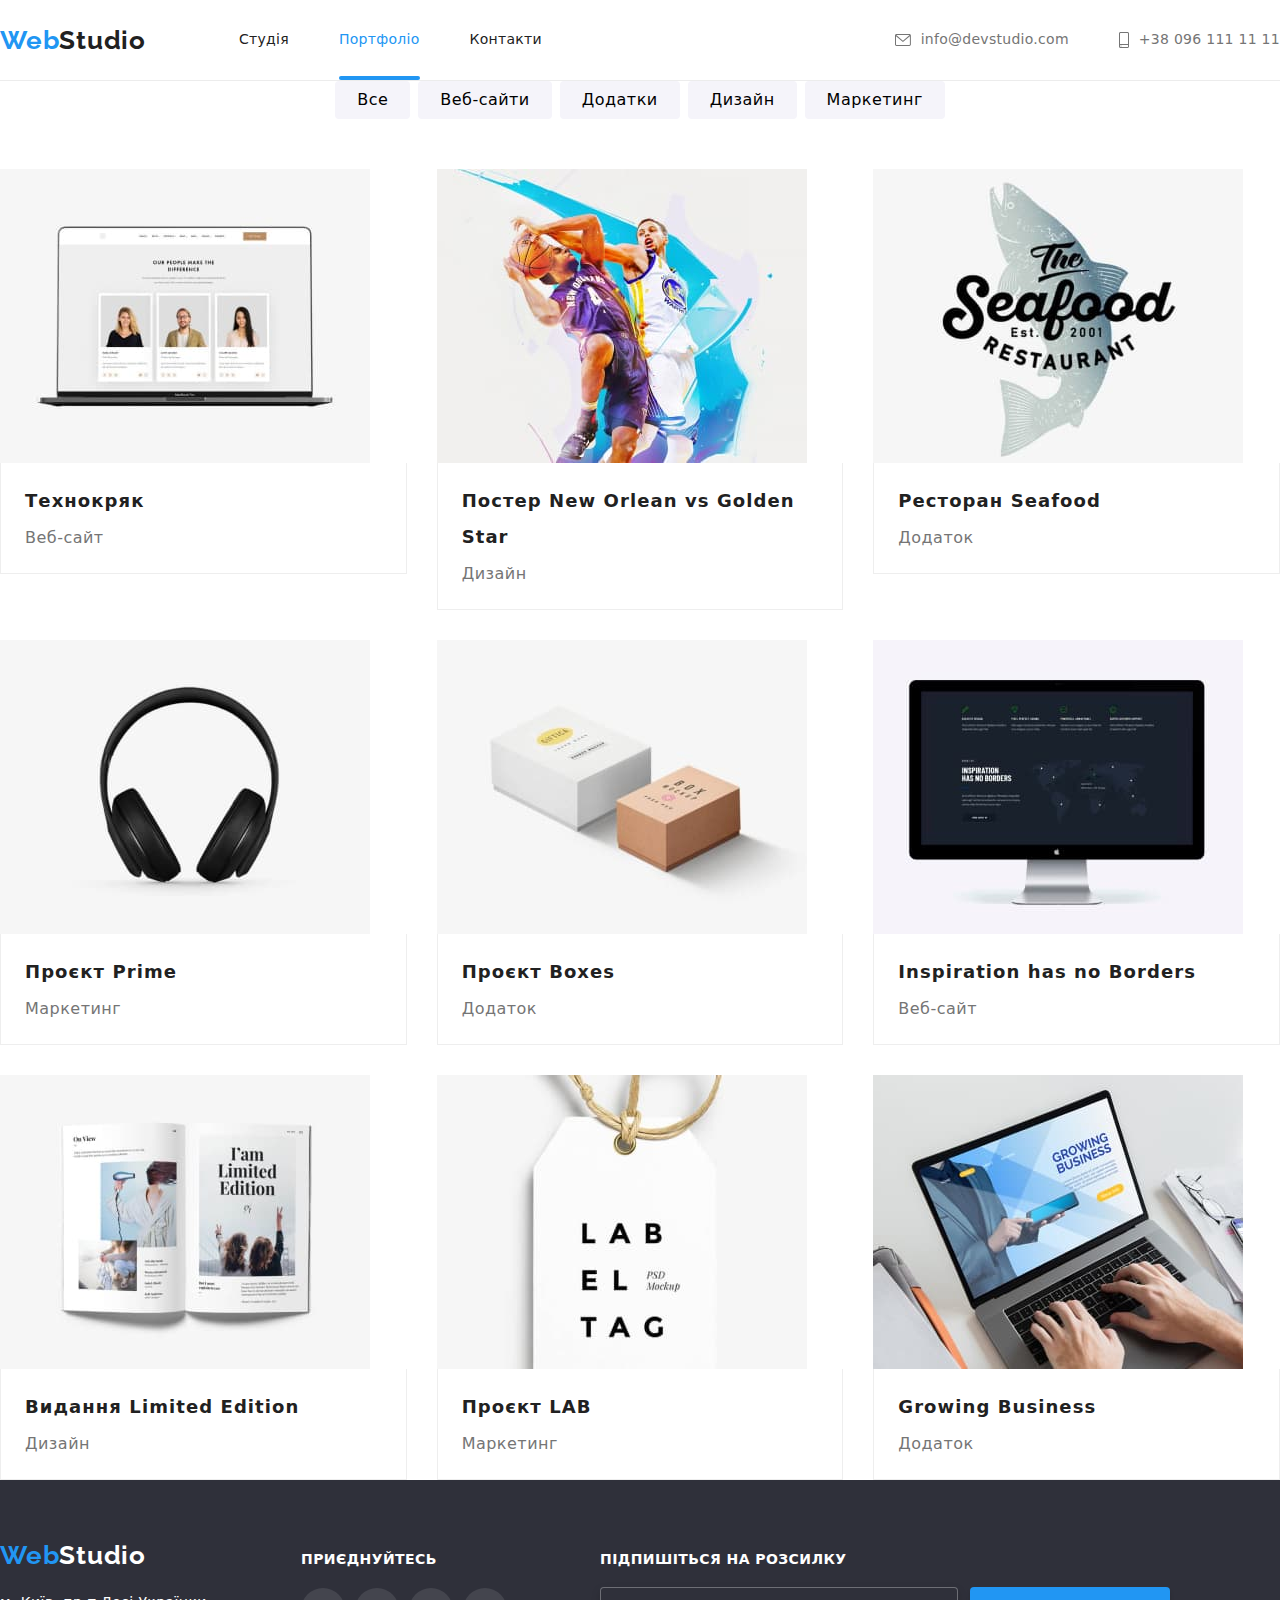
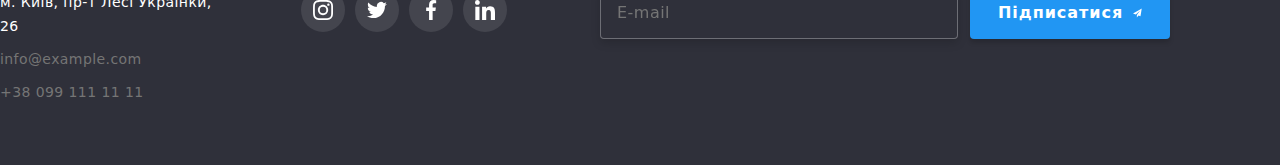
==== commit eb056d3f: "почала робити портфоліо" ====
--- a/portfolio.html
+++ b/portfolio.html
@@ -15,7 +15,7 @@
       rel="stylesheet"
       href="https://cdnjs.cloudflare.com/ajax/libs/modern-normalize/1.1.0/modern-normalize.min.css"
     />
-    <link rel="stylesheet" href="./css/styles.css" />
+    <link rel="stylesheet" href="./css/portfolio.min.css" />
   </head>
   <body>
     <header class="header">
--- a/css/portfolio.min.css
+++ b/css/portfolio.min.css
@@ -0,0 +1 @@
+h1,h2,h3,h4,h5,h6,p{display:block;margin-top:0;margin-bottom:0}ul{list-style:none;padding:0;margin:0}p{margin-top:0;margin-bottom:0}img{display:block;max-width:100%;height:auto}@-webkit-keyframes animation-current{0%{-webkit-transform:scaleX(1);transform:scaleX(1)}50%{-webkit-transform:scaleX(0);transform:scaleX(0)}100%{-webkit-transform:scaleX(1);transform:scaleX(1)}}@keyframes animation-current{0%{-webkit-transform:scaleX(1);transform:scaleX(1)}50%{-webkit-transform:scaleX(0);transform:scaleX(0)}100%{-webkit-transform:scaleX(1);transform:scaleX(1)}}.visually-hidden{position:absolute;width:1px;height:1px;margin:-1px;border:0;padding:0;white-space:nowrap;-webkit-clip-path:inset(100%);clip-path:inset(100%);clip:rect(0 0 0 0);overflow:hidden}.header{margin:auto;max-width:1600px;display:block;border-bottom:1px solid #ececec}.header__container{display:-webkit-box;display:-ms-flexbox;display:flex;-webkit-box-align:center;-ms-flex-align:center;align-items:center;-webkit-box-pack:justify;-ms-flex-pack:justify;justify-content:space-between}.header__nav,.site-nav{display:-webkit-box;display:-ms-flexbox;display:flex;-webkit-box-align:center;-ms-flex-align:center;align-items:center}.site-nav{gap:50px}.site-nav__link{display:block;padding-top:32px;padding-bottom:32px}.site-nav__link{color:#212121;font-weight:500;font-size:14px;line-height:1.14;letter-spacing:.02em;text-decoration:none;-webkit-transition:color 250ms cubic-bezier(0.4, 0, 0.2, 1);transition:color 250ms cubic-bezier(0.4, 0, 0.2, 1)}.site-nav__link:hover,.site-nav__link:focus{color:#2196f3}.current{color:#2196f3;position:relative}.current::after{content:"";display:block;position:absolute;width:100%;height:4px;background:currentColor;border-radius:2px;bottom:0;-webkit-animation:animation-current 250ms cubic-bezier(0.4, 0, 0.2, 1);animation:animation-current 250ms cubic-bezier(0.4, 0, 0.2, 1)}.address-nav__link{display:-webkit-box;display:-ms-flexbox;display:flex;-webkit-box-align:center;-ms-flex-align:center;align-items:center;padding-top:32px;padding-bottom:32px;color:#757575;font-weight:500;font-size:14px;line-height:1.14;letter-spacing:.02em;text-decoration:none;-webkit-transition:color 250ms cubic-bezier(0.4, 0, 0.2, 1);transition:color 250ms cubic-bezier(0.4, 0, 0.2, 1)}.address-nav__link:hover,.address-nav__link:focus{color:#2196f3}.address-nav{display:-webkit-box;display:-ms-flexbox;display:flex;margin-left:auto;gap:50px}.address-nav__icon{margin-right:10px;fill:currentColor}.logo__text{color:#2196f3;text-decoration:none}.logo{color:#212121;font-family:"Raleway",sans-serif;margin-right:93px;font-weight:700;font-size:26px;line-height:1.19;letter-spacing:.03em;text-decoration:none}.footer__logo{display:inline-block;font-family:"Raleway",sans-serif;font-weight:700;font-size:26px;line-height:1.19;letter-spacing:.03em;text-decoration:none;margin-bottom:20px;color:#fff}.portfolio-btn{display:-webkit-box;display:-ms-flexbox;display:flex;-webkit-box-pack:center;-ms-flex-pack:center;justify-content:center;margin-bottom:50px;gap:8px}.portfolio-btn__button{padding:6px 22px;background:#f5f4fa;font-weight:500;font-size:16px;line-height:1.63;text-align:center;letter-spacing:.03em;border:none;text-decoration:none;cursor:pointer;font-family:inherit;border-radius:4px;-webkit-transition:color 250ms cubic-bezier(0.4, 0, 0.2, 1),background-color 250ms cubic-bezier(0.4, 0, 0.2, 1),-webkit-box-shadow 250ms cubic-bezier(0.4, 0, 0.2, 1);transition:color 250ms cubic-bezier(0.4, 0, 0.2, 1),background-color 250ms cubic-bezier(0.4, 0, 0.2, 1),-webkit-box-shadow 250ms cubic-bezier(0.4, 0, 0.2, 1);transition:color 250ms cubic-bezier(0.4, 0, 0.2, 1),background-color 250ms cubic-bezier(0.4, 0, 0.2, 1),box-shadow 250ms cubic-bezier(0.4, 0, 0.2, 1);transition:color 250ms cubic-bezier(0.4, 0, 0.2, 1),background-color 250ms cubic-bezier(0.4, 0, 0.2, 1),box-shadow 250ms cubic-bezier(0.4, 0, 0.2, 1),-webkit-box-shadow 250ms cubic-bezier(0.4, 0, 0.2, 1)}.portfolio-btn__button:hover,.portfolio-btn__button :focus{color:#fff;background-color:#2196f3;-webkit-box-shadow:0px 3px 1px rgba(0,0,0,.1),0px 1px 2px rgba(0,0,0,.08),0px 2px 2px rgba(0,0,0,.12);box-shadow:0px 3px 1px rgba(0,0,0,.1),0px 1px 2px rgba(0,0,0,.08),0px 2px 2px rgba(0,0,0,.12)}.portfolio-card{display:-webkit-box;display:-ms-flexbox;display:flex;-ms-flex-wrap:wrap;flex-wrap:wrap;background-color:#fff;gap:30px;-webkit-column-gap:30px;-moz-column-gap:30px;column-gap:30px}.portfolio-card__item{width:calc((100% - 60px)/3)}.portfolio-card__link{display:block;text-decoration:none;-webkit-transition:-webkit-box-shadow 250ms cubic-bezier(0.4, 0, 0.2, 1);transition:-webkit-box-shadow 250ms cubic-bezier(0.4, 0, 0.2, 1);transition:box-shadow 250ms cubic-bezier(0.4, 0, 0.2, 1);transition:box-shadow 250ms cubic-bezier(0.4, 0, 0.2, 1), -webkit-box-shadow 250ms cubic-bezier(0.4, 0, 0.2, 1)}.portfolio-card__link:hover,.portfolio-card__link:focus{-webkit-box-shadow:0px 1px 1px rgba(0,0,0,.12),0px 4px 4px rgba(0,0,0,.06),1px 4px 6px rgba(0,0,0,.16);box-shadow:0px 1px 1px rgba(0,0,0,.12),0px 4px 4px rgba(0,0,0,.06),1px 4px 6px rgba(0,0,0,.16)}.portfolio-card__thumb{position:relative;overflow:hidden}.portfolio-card__thumb::before{position:absolute;top:0;left:0;content:"";opacity:0;pointer-events:none;width:100%;height:100%;background:rgba(33,150,243,.9);-webkit-transform:translateY(294px);transform:translateY(294px);-webkit-transition:opacity 250ms cubic-bezier(0.4, 0, 0.2, 1),-webkit-transform 250ms cubic-bezier(0.4, 0, 0.2, 1);transition:opacity 250ms cubic-bezier(0.4, 0, 0.2, 1),-webkit-transform 250ms cubic-bezier(0.4, 0, 0.2, 1);transition:transform 250ms cubic-bezier(0.4, 0, 0.2, 1),opacity 250ms cubic-bezier(0.4, 0, 0.2, 1);transition:transform 250ms cubic-bezier(0.4, 0, 0.2, 1),opacity 250ms cubic-bezier(0.4, 0, 0.2, 1),-webkit-transform 250ms cubic-bezier(0.4, 0, 0.2, 1)}.portfolio-card__text{position:absolute;top:0;opacity:0;pointer-events:none;padding:63px 24px;width:100%;height:294px;font-weight:400;font-size:18px;line-height:1.56;letter-spacing:.03em;color:#fff;-webkit-transform:translateY(294px);transform:translateY(294px);-webkit-transition:opacity 250ms cubic-bezier(0.4, 0, 0.2, 1),-webkit-transform 250ms cubic-bezier(0.4, 0, 0.2, 1);transition:opacity 250ms cubic-bezier(0.4, 0, 0.2, 1),-webkit-transform 250ms cubic-bezier(0.4, 0, 0.2, 1);transition:transform 250ms cubic-bezier(0.4, 0, 0.2, 1),opacity 250ms cubic-bezier(0.4, 0, 0.2, 1);transition:transform 250ms cubic-bezier(0.4, 0, 0.2, 1),opacity 250ms cubic-bezier(0.4, 0, 0.2, 1),-webkit-transform 250ms cubic-bezier(0.4, 0, 0.2, 1)}.portfolio-card__link:hover .portfolio-card__thumb::before,.portfolio-card__link:focus .portfolio-card__thumb::before{opacity:1;-webkit-transform:translateY(0px);transform:translateY(0px)}.portfolio-card__link:hover .portfolio-card__text,.portfolio-card__link:focus .portfolio-card__text{opacity:1;-webkit-transform:translateY(0px);transform:translateY(0px)}.portfolio-descr{padding:20px 24px;border:1px solid #eee;border-top:none}.portfolio-descr__title{margin-bottom:4px;color:#212121;font-weight:700;font-size:18px;line-height:2;letter-spacing:.06em}.portfolio-descr__text{color:#757575;font-weight:400;font-size:16px;line-height:1.88;letter-spacing:.03em}.footer{display:-webkit-box;display:-ms-flexbox;display:flex;margin:auto;background:#2f303a;padding-top:60px;padding-bottom:60px;max-width:1600px}.footer__container{display:-webkit-box;display:-ms-flexbox;display:flex;-webkit-box-align:baseline;-ms-flex-align:baseline;align-items:baseline}.footer__meta{display:inline-block;-webkit-box-pack:center;-ms-flex-pack:center;justify-content:center;-webkit-box-align:center;-ms-flex-align:center;align-items:center;margin-right:70px}.footer-address{width:231px;font-style:normal;font-weight:400;font-size:14px;line-height:1.71;letter-spacing:.03em;color:#fff}.footer-address__link{color:#757575;font-weight:400;font-size:14px;line-height:1.71;letter-spacing:.03em;text-decoration:none;-webkit-transition:color 250ms cubic-bezier(0.4, 0, 0.2, 1);transition:color 250ms cubic-bezier(0.4, 0, 0.2, 1)}.footer-address__link--white{color:#fff;-webkit-transition:color 250ms cubic-bezier(0.4, 0, 0.2, 1);transition:color 250ms cubic-bezier(0.4, 0, 0.2, 1)}.footer-address__link:hover,.footer-address__link:focus{color:#2196f3}.footer-address__item:not(:last-child){margin-bottom:9px}.footer-soc__text{font-weight:700;font-size:14px;line-height:1.14;letter-spacing:.03em;text-transform:uppercase;color:#fff;margin-bottom:20px}.footer-soc__list{display:-webkit-box;display:-ms-flexbox;display:flex;gap:10px}.footer-soc__link{display:-webkit-box;display:-ms-flexbox;display:flex;-webkit-box-align:center;-ms-flex-align:center;align-items:center;-webkit-box-pack:center;-ms-flex-pack:center;justify-content:center;width:44px;height:44px;border:none;border-radius:50%;color:#fff;background:rgba(255,255,255,.1);-webkit-transition:background-color 250ms cubic-bezier(0.4, 0, 0.2, 1);transition:background-color 250ms cubic-bezier(0.4, 0, 0.2, 1)}.footer-soc__link:hover,.footer-soc__link:focus{background-color:#2196f3}.footer-soc__icon{fill:currentColor}.footer-form{display:-webkit-box;display:-ms-flexbox;display:flex;-webkit-box-orient:vertical;-webkit-box-direction:normal;-ms-flex-direction:column;flex-direction:column;margin-left:93px}.footer-form__text{margin-bottom:20px;margin-right:10px;font-weight:700;font-size:14px;line-height:1.1428571429;letter-spacing:.03em;text-transform:uppercase;color:#fff}.footer-form__container{display:-webkit-box;display:-ms-flexbox;display:flex}.footer-form__input{margin-right:12px;padding-top:15px;padding-bottom:15px;padding-left:16px;width:358px;font-weight:400;font-size:16px;line-height:1.25;display:-webkit-box;display:-ms-flexbox;display:flex;-webkit-box-align:center;-ms-flex-align:center;align-items:center;letter-spacing:.03em;color:rgba(255,255,255,.6);border:1px solid rgba(255,255,255,.3);-webkit-filter:drop-shadow(0px 4px 4px rgba(0, 0, 0, 0.15));filter:drop-shadow(0px 4px 4px rgba(0, 0, 0, 0.15));border-radius:4px;background:#2f303a;outline:none;cursor:pointer;-webkit-transition:border-color 250ms cubic-bezier(0.4, 0, 0.2, 1);transition:border-color 250ms cubic-bezier(0.4, 0, 0.2, 1)}.footer-form__input:hover,.footer-form__input:focus{border-color:#2196f3}.footer-form__button{display:-webkit-box;display:-ms-flexbox;display:flex;-webkit-box-align:center;-ms-flex-align:center;align-items:center;text-align:center;padding:10px 28px;width:200px;font-weight:700;font-size:16px;line-height:1.88;letter-spacing:.06em;color:#fff;background:#2196f3;-webkit-box-shadow:0px 4px 4px rgba(0,0,0,.15);box-shadow:0px 4px 4px rgba(0,0,0,.15);border-radius:4px;border:none;cursor:pointer;-webkit-transition:background 250ms cubic-bezier(0.4, 0, 0.2, 1);transition:background 250ms cubic-bezier(0.4, 0, 0.2, 1)}.footer-form__button:hover,.footer-form__button:focus{background:#188ce8}.footer-form__icon{margin-left:10px}/*# sourceMappingURL=portfolio.min.css.map */